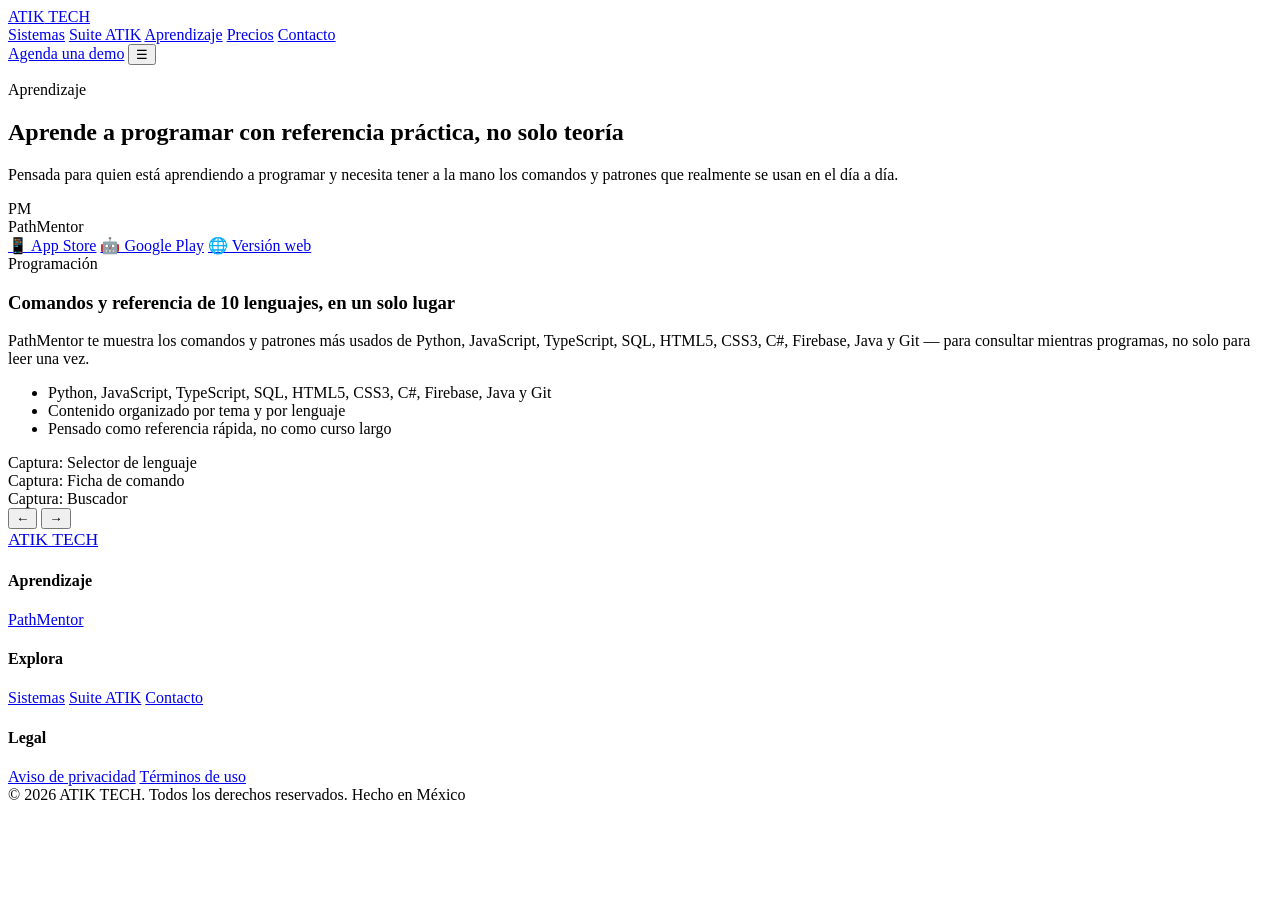
==== aprendizaje.html @ 5ef01ec6 "Subida de landins subida de suite, sistemas y aprendizaje" ====
<!DOCTYPE html>
<html lang="es">
<head>
<meta charset="UTF-8">
<meta name="viewport" content="width=device-width, initial-scale=1.0">
<title>Aprendizaje — ATIK TECH</title>
<meta name="description" content="PathMentor: aprende a programar con referencia práctica de Python, JavaScript, SQL, Git y más — de ATIK TECH.">
<meta property="og:title" content="Aprendizaje — ATIK TECH">
<meta property="og:description" content="PathMentor: aprende a programar con referencia práctica de varios lenguajes.">
<meta property="og:type" content="website">
<link rel="preconnect" href="https://fonts.googleapis.com">
<link rel="preconnect" href="https://fonts.gstatic.com" crossorigin>
<link href="https://fonts.googleapis.com/css2?family=Manrope:wght@500;700;800&family=Inter:wght@400;500;600&display=swap" rel="stylesheet">
<link rel="stylesheet" href="styles.css">
</head>
<body>

<header>
  <div class="nav wrap">
    <a href="index.html" class="logo">AT<span>IK</span> TECH</a>
    <nav class="nav-links" id="navLinks">
      <a href="sistemas.html">Sistemas</a>
      <a href="suite.html">Suite ATIK</a>
      <a href="aprendizaje.html" class="active">Aprendizaje</a>
      <a href="index.html#precios">Precios</a>
      <a href="index.html#contacto">Contacto</a>
    </nav>
    <a href="index.html#contacto" class="nav-cta">Agenda una demo</a>
    <button class="menu-toggle" id="menuToggle" aria-label="Abrir menú" aria-expanded="false">☰</button>
  </div>
</header>

<section class="cat-hero">
  <div class="wrap">
    <p class="eyebrow">Aprendizaje</p>
    <h1>Aprende a programar con referencia práctica, no solo teoría</h1>
    <p>Pensada para quien está aprendiendo a programar y necesita tener a la mano los comandos y patrones que realmente se usan en el día a día.</p>
  </div>
</section>

<section class="section">
  <div class="wrap">

    <div class="app-card" id="pathmentor">
      <div class="app-identity">
        <div class="app-logo">PM</div>
        <span class="app-name-label">PathMentor</span>
        <div class="app-downloads">
          <a href="#" class="btn-download">📱 App Store</a>
          <a href="#" class="btn-download">🤖 Google Play</a>
          <a href="#" class="btn-download">🌐 Versión web</a>
        </div>
      </div>
      <div class="app-body">
        <span class="app-tag">Programación</span>
        <h3>Comandos y referencia de 10 lenguajes, en un solo lugar</h3>
        <p class="desc">PathMentor te muestra los comandos y patrones más usados de Python, JavaScript, TypeScript, SQL, HTML5, CSS3, C#, Firebase, Java y Git — para consultar mientras programas, no solo para leer una vez.</p>
        <ul>
          <li>Python, JavaScript, TypeScript, SQL, HTML5, CSS3, C#, Firebase, Java y Git</li>
          <li>Contenido organizado por tema y por lenguaje</li>
          <li>Pensado como referencia rápida, no como curso largo</li>
        </ul>
        <div class="carousel">
          <div class="carousel-track">
            <div class="carousel-slide">Captura: Selector de lenguaje</div>
            <div class="carousel-slide">Captura: Ficha de comando</div>
            <div class="carousel-slide">Captura: Buscador</div>
          </div>
          <div class="carousel-arrows">
            <button class="carousel-prev" aria-label="Anterior">←</button>
            <button class="carousel-next" aria-label="Siguiente">→</button>
          </div>
        </div>
      </div>
    </div>

  </div>
</section>

<footer>
  <div class="wrap">
    <div class="footer-top">
      <div class="footer-col">
        <a href="index.html" class="logo" style="font-size:1.1rem;">AT<span>IK</span> TECH</a>
      </div>
      <div class="footer-col">
        <h4>Aprendizaje</h4>
        <a href="#pathmentor">PathMentor</a>
      </div>
      <div class="footer-col">
        <h4>Explora</h4>
        <a href="sistemas.html">Sistemas</a>
        <a href="suite.html">Suite ATIK</a>
        <a href="index.html#contacto">Contacto</a>
      </div>
      <div class="footer-col">
        <h4>Legal</h4>
        <a href="/privacidad">Aviso de privacidad</a>
        <a href="/terminos">Términos de uso</a>
      </div>
    </div>
    <div class="footer-bottom">
      <span>© 2026 ATIK TECH. Todos los derechos reservados.</span>
      <span>Hecho en México</span>
    </div>
  </div>
</footer>

<script src="site.js"></script>
</body>
</html>
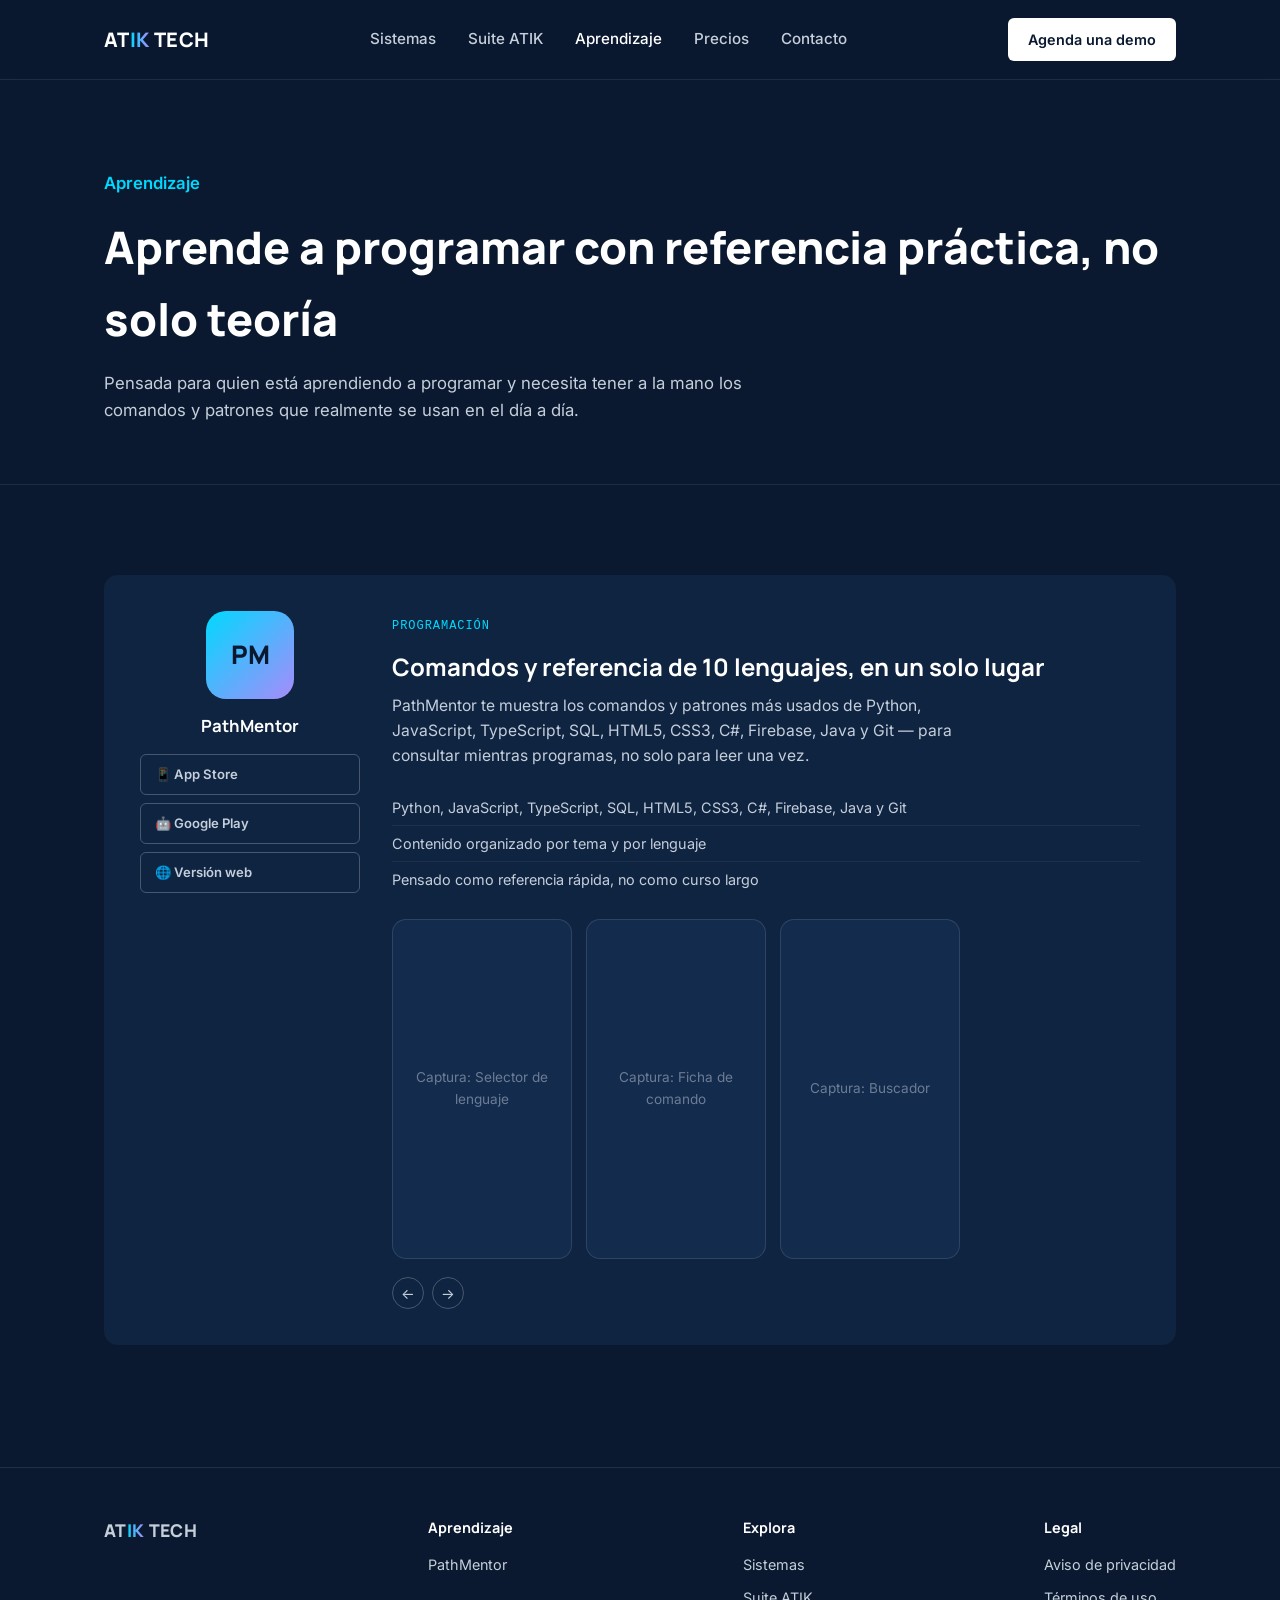
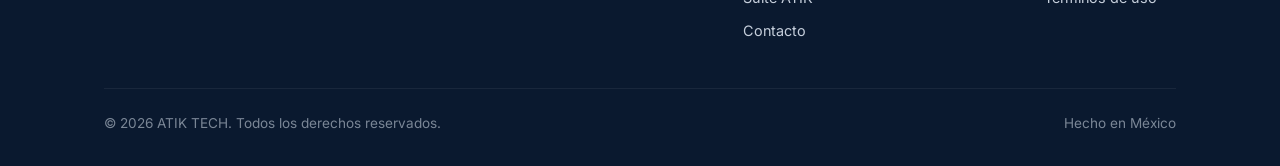
==== commit 3cc2c28e: "Update stylesheet and script paths in HTML Redirección de styles y site" ====
--- a/aprendizaje.html
+++ b/aprendizaje.html
@@ -11,7 +11,7 @@
 <link rel="preconnect" href="https://fonts.googleapis.com">
 <link rel="preconnect" href="https://fonts.gstatic.com" crossorigin>
 <link href="https://fonts.googleapis.com/css2?family=Manrope:wght@500;700;800&family=Inter:wght@400;500;600&display=swap" rel="stylesheet">
-<link rel="stylesheet" href="styles.css">
+<link rel="stylesheet" href="assets/styles.css">
 </head>
 <body>
 
@@ -106,6 +106,6 @@
   </div>
 </footer>
 
-<script src="site.js"></script>
+<script src="assets/site.js"></script>
 </body>
 </html>
--- a/assets/styles.css
+++ b/assets/styles.css
@@ -0,0 +1,260 @@
+:root{
+  --navy:#0A192F;
+  --navy-2:#0F2440;
+  --navy-3:#132B4D;
+  --cyan:#00D9FF;
+  --violet:#7C3AED;
+  --violet-2:#A78BFA;
+  --gray-on-dark:#C5CEDB;
+  --gray-on-light:#334155;
+  --white:#FFFFFF;
+  --max:1120px;
+}
+*{box-sizing:border-box;margin:0;padding:0;}
+html{scroll-behavior:smooth;}
+body{
+  background:var(--navy);
+  color:var(--gray-on-dark);
+  font-family:'Inter',sans-serif;
+  line-height:1.6;
+  -webkit-font-smoothing:antialiased;
+}
+h1,h2,h3,h4,.logo{font-family:'Manrope',sans-serif;color:var(--white);}
+a{color:inherit;text-decoration:none;}
+img,svg{max-width:100%;display:block;}
+.wrap{max-width:var(--max);margin:0 auto;padding:0 24px;}
+button{font-family:inherit;}
+
+/* Header */
+header{
+  position:sticky;top:0;z-index:50;
+  background:rgba(10,25,47,0.88);
+  backdrop-filter:blur(8px);
+  border-bottom:1px solid rgba(197,206,219,0.12);
+}
+.nav{display:flex;align-items:center;justify-content:space-between;padding:18px 24px;}
+.logo{font-weight:800;font-size:1.25rem;letter-spacing:0.02em;}
+.logo span{
+  background:linear-gradient(90deg,var(--cyan),var(--violet-2));
+  -webkit-background-clip:text;background-clip:text;color:transparent;
+}
+.nav-links{display:flex;gap:32px;font-size:0.95rem;font-weight:500;}
+.nav-links a{color:var(--gray-on-dark);transition:color .2s;}
+.nav-links a:hover,.nav-links a.active{color:var(--white);}
+.nav-cta{
+  background:var(--white);color:var(--navy);
+  padding:10px 20px;border-radius:6px;font-weight:600;font-size:0.9rem;
+  transition:opacity .2s;
+}
+.nav-cta:hover{opacity:0.85;}
+.menu-toggle{display:none;background:none;border:none;color:var(--white);font-size:1.6rem;cursor:pointer;}
+
+/* Hero (home) */
+.hero{padding:120px 24px 100px;position:relative;overflow:hidden;}
+.hero::before{
+  content:'';position:absolute;top:-200px;right:-200px;width:600px;height:600px;
+  background:radial-gradient(circle,rgba(0,217,255,0.10),transparent 70%);
+  pointer-events:none;
+}
+.hero::after{
+  content:'';position:absolute;bottom:-250px;left:-150px;width:500px;height:500px;
+  background:radial-gradient(circle,rgba(124,58,237,0.12),transparent 70%);
+  pointer-events:none;
+}
+.hero-inner{max-width:720px;position:relative;}
+.eyebrow{color:var(--cyan);font-weight:600;font-size:0.95rem;margin-bottom:18px;}
+.hero h1{font-size:clamp(2.2rem,5vw,3.4rem);font-weight:800;line-height:1.15;margin-bottom:22px;}
+.hero p.lead{font-size:1.15rem;color:var(--gray-on-dark);max-width:560px;margin-bottom:36px;}
+.hero-actions{display:flex;gap:16px;flex-wrap:wrap;}
+.trust-note{margin-top:28px;font-size:0.85rem;color:var(--gray-on-dark);display:flex;align-items:center;gap:8px;}
+
+/* Category hero (subpages) */
+.cat-hero{padding:90px 24px 60px;border-bottom:1px solid rgba(197,206,219,0.1);}
+.cat-hero .eyebrow{margin-bottom:14px;}
+.cat-hero h1{font-size:clamp(2rem,4.5vw,2.8rem);font-weight:800;margin-bottom:16px;}
+.cat-hero p{max-width:640px;font-size:1.05rem;}
+
+/* Buttons */
+.btn-primary{
+  background:linear-gradient(90deg,var(--cyan),var(--violet-2));
+  color:var(--navy);font-weight:700;padding:14px 28px;border-radius:6px;
+  font-size:0.98rem;transition:transform .2s;display:inline-block;border:none;cursor:pointer;
+}
+.btn-primary:hover{transform:translateY(-2px);}
+.btn-secondary{
+  border:1px solid rgba(197,206,219,0.4);color:var(--white);
+  padding:14px 28px;border-radius:6px;font-weight:600;font-size:0.98rem;
+  transition:border-color .2s,background .2s;display:inline-block;
+}
+.btn-secondary:hover{border-color:var(--white);background:rgba(255,255,255,0.04);}
+.btn-download{
+  display:flex;align-items:center;gap:8px;border:1px solid rgba(197,206,219,0.3);
+  padding:9px 14px;border-radius:6px;font-size:0.82rem;font-weight:600;color:var(--gray-on-dark);
+  transition:border-color .2s,color .2s;white-space:nowrap;
+}
+.btn-download:hover{border-color:var(--cyan);color:var(--white);}
+
+/* Section heading pattern */
+.section{padding:90px 24px;}
+.section-head{max-width:600px;margin-bottom:56px;}
+.section-head h2{font-size:clamp(1.6rem,3.5vw,2.2rem);font-weight:800;margin-bottom:14px;}
+.section-head p{color:var(--gray-on-dark);font-size:1.05rem;}
+.section-head.center{max-width:640px;margin-left:auto;margin-right:auto;text-align:center;}
+
+/* Category overview cards (home) */
+.cat-grid{display:grid;grid-template-columns:repeat(3,1fr);gap:24px;}
+.cat-card{
+  background:var(--navy-2);border-radius:12px;padding:36px 28px;
+  border-top:3px solid var(--cyan);transition:transform .2s;
+}
+.cat-card:hover{transform:translateY(-4px);}
+.cat-card:nth-child(2){border-top-color:var(--violet);}
+.cat-card:nth-child(3){border-top-color:var(--gray-on-dark);}
+.cat-card h3{font-size:1.3rem;margin-bottom:12px;}
+.cat-card p{font-size:0.95rem;margin-bottom:20px;}
+.cat-card .apps-preview{font-size:0.82rem;color:rgba(197,206,219,0.7);margin-bottom:20px;}
+.cat-card .cat-link{font-weight:600;font-size:0.92rem;color:var(--cyan);}
+
+/* App card (category pages) */
+.app-card{
+  display:grid;grid-template-columns:220px 1fr;gap:32px;
+  background:var(--navy-2);border-radius:14px;padding:36px;
+  margin-bottom:32px;align-items:start;
+}
+.app-identity{display:flex;flex-direction:column;align-items:center;text-align:center;gap:14px;}
+.app-logo{
+  width:88px;height:88px;border-radius:20px;
+  background:linear-gradient(135deg,var(--cyan),var(--violet-2));
+  display:flex;align-items:center;justify-content:center;
+  font-family:'Manrope',sans-serif;font-weight:800;font-size:1.6rem;color:var(--navy);
+}
+.app-name-label{font-family:'Manrope',sans-serif;font-weight:700;font-size:1.05rem;color:var(--white);}
+.app-downloads{display:flex;flex-direction:column;gap:8px;width:100%;}
+.app-body h3{font-size:1.5rem;margin-bottom:6px;}
+.app-tag{font-family:'IBM Plex Mono',monospace,'Inter',sans-serif;font-size:0.75rem;text-transform:uppercase;letter-spacing:0.08em;color:var(--cyan);margin-bottom:12px;display:inline-block;}
+.app-body p.desc{font-size:0.98rem;margin-bottom:22px;max-width:60ch;}
+.app-body ul{list-style:none;margin-bottom:22px;}
+.app-body li{padding:6px 0;font-size:0.9rem;border-bottom:1px solid rgba(197,206,219,0.08);}
+.app-body li:last-child{border-bottom:none;}
+
+/* Carousel */
+.carousel{position:relative;}
+.carousel-track{
+  display:flex;gap:14px;overflow-x:auto;scroll-snap-type:x mandatory;
+  padding-bottom:8px;scrollbar-width:thin;
+}
+.carousel-track::-webkit-scrollbar{height:6px;}
+.carousel-track::-webkit-scrollbar-thumb{background:rgba(197,206,219,0.25);border-radius:4px;}
+.carousel-slide{
+  flex:0 0 auto;width:180px;height:340px;border-radius:14px;scroll-snap-align:start;
+  background:var(--navy-3);border:1px solid rgba(197,206,219,0.15);
+  display:flex;align-items:center;justify-content:center;
+  color:rgba(197,206,219,0.5);font-size:0.85rem;text-align:center;padding:12px;
+}
+.carousel-arrows{display:flex;gap:8px;margin-top:10px;}
+.carousel-arrows button{
+  width:32px;height:32px;border-radius:50%;border:1px solid rgba(197,206,219,0.3);
+  background:transparent;color:var(--gray-on-dark);cursor:pointer;font-size:0.9rem;
+  transition:border-color .2s,color .2s;
+}
+.carousel-arrows button:hover{border-color:var(--cyan);color:var(--white);}
+
+/* Cómo funciona */
+.steps{display:grid;grid-template-columns:repeat(3,1fr);gap:32px;counter-reset:step;}
+.step{position:relative;padding-top:12px;}
+.step::before{
+  counter-increment:step;content:counter(step);
+  font-family:'Manrope',sans-serif;font-weight:800;font-size:2.2rem;
+  background:linear-gradient(90deg,var(--cyan),var(--violet-2));
+  -webkit-background-clip:text;background-clip:text;color:transparent;
+  display:block;margin-bottom:12px;
+}
+.step h3{font-size:1.1rem;margin-bottom:8px;}
+.step p{font-size:0.92rem;}
+
+/* Valores */
+.values{background:var(--navy-2);}
+.values-grid{display:grid;grid-template-columns:repeat(3,1fr);gap:32px;}
+.value h3{font-size:1.15rem;margin-bottom:10px;}
+.value p{font-size:0.95rem;}
+
+/* Precios */
+.pricing-note{
+  border:1px dashed rgba(197,206,219,0.3);border-radius:12px;
+  padding:48px 32px;text-align:center;max-width:640px;margin:0 auto;
+}
+.pricing-note h3{font-size:1.3rem;margin-bottom:12px;}
+.pricing-note p{margin-bottom:24px;}
+
+/* Prueba social */
+.proof-note{
+  border:1px dashed rgba(197,206,219,0.3);border-radius:12px;
+  padding:48px 32px;text-align:center;font-size:0.98rem;
+}
+
+/* FAQ */
+.faq-item{border-bottom:1px solid rgba(197,206,219,0.12);padding:22px 0;}
+.faq-item summary{cursor:pointer;font-weight:600;color:var(--white);font-size:1rem;list-style:none;display:flex;justify-content:space-between;align-items:center;}
+.faq-item summary::-webkit-details-marker{display:none;}
+.faq-item summary::after{content:'+';font-size:1.4rem;color:var(--cyan);}
+.faq-item[open] summary::after{content:'–';}
+.faq-item p{margin-top:14px;font-size:0.95rem;}
+
+/* Contacto */
+.contact-grid{display:grid;grid-template-columns:1fr 1fr;gap:56px;align-items:start;}
+.contact-info h3{font-size:1.1rem;margin-bottom:10px;}
+.contact-info p{font-size:0.95rem;margin-bottom:28px;}
+.contact-row{display:flex;align-items:center;gap:12px;margin-bottom:16px;font-size:0.95rem;}
+.social-row{display:flex;gap:14px;margin-top:6px;}
+.social-row a{
+  width:38px;height:38px;border-radius:50%;border:1px solid rgba(197,206,219,0.3);
+  display:flex;align-items:center;justify-content:center;font-size:0.85rem;
+  transition:border-color .2s,color .2s;
+}
+.social-row a:hover{border-color:var(--cyan);color:var(--cyan);}
+form{display:flex;flex-direction:column;gap:16px;}
+label{font-size:0.85rem;color:var(--gray-on-dark);margin-bottom:6px;display:block;}
+input,textarea{
+  width:100%;background:var(--navy-3);border:1px solid rgba(197,206,219,0.25);
+  border-radius:6px;padding:12px 14px;color:var(--white);font-family:'Inter',sans-serif;
+  font-size:0.95rem;
+}
+input:focus,textarea:focus{outline:2px solid var(--cyan);outline-offset:1px;border-color:transparent;}
+textarea{resize:vertical;min-height:120px;}
+.btn-submit{
+  align-self:flex-start;background:linear-gradient(90deg,var(--cyan),var(--violet-2));
+  color:var(--navy);font-weight:700;padding:13px 30px;border:none;border-radius:6px;
+  font-size:0.95rem;cursor:pointer;font-family:'Inter',sans-serif;
+}
+
+/* Footer */
+footer{border-top:1px solid rgba(197,206,219,0.12);padding:48px 24px 32px;}
+.footer-top{display:flex;justify-content:space-between;flex-wrap:wrap;gap:32px;margin-bottom:36px;}
+.footer-col h4{font-size:0.9rem;color:var(--white);margin-bottom:14px;}
+.footer-col a{display:block;font-size:0.9rem;color:var(--gray-on-dark);margin-bottom:10px;}
+.footer-bottom{
+  display:flex;justify-content:space-between;flex-wrap:wrap;gap:12px;
+  font-size:0.85rem;color:rgba(197,206,219,0.6);
+  padding-top:24px;border-top:1px solid rgba(197,206,219,0.08);
+}
+
+/* Mobile */
+@media(max-width:820px){
+  .cat-grid,.values-grid,.contact-grid,.steps{grid-template-columns:1fr;}
+  .app-card{grid-template-columns:1fr;}
+  .app-identity{flex-direction:row;justify-content:flex-start;text-align:left;}
+  .app-downloads{flex-direction:row;flex-wrap:wrap;}
+  .nav-links{
+    position:fixed;top:64px;left:0;right:0;background:var(--navy);
+    flex-direction:column;padding:24px;gap:20px;
+    transform:translateY(-150%);transition:transform .25s ease;
+    border-bottom:1px solid rgba(197,206,219,0.12);
+  }
+  .nav-links.open{transform:translateY(0);}
+  .nav-cta{display:none;}
+  .menu-toggle{display:block;}
+}
+@media(prefers-reduced-motion:reduce){
+  html{scroll-behavior:auto;}
+  *{transition:none !important;}
+}
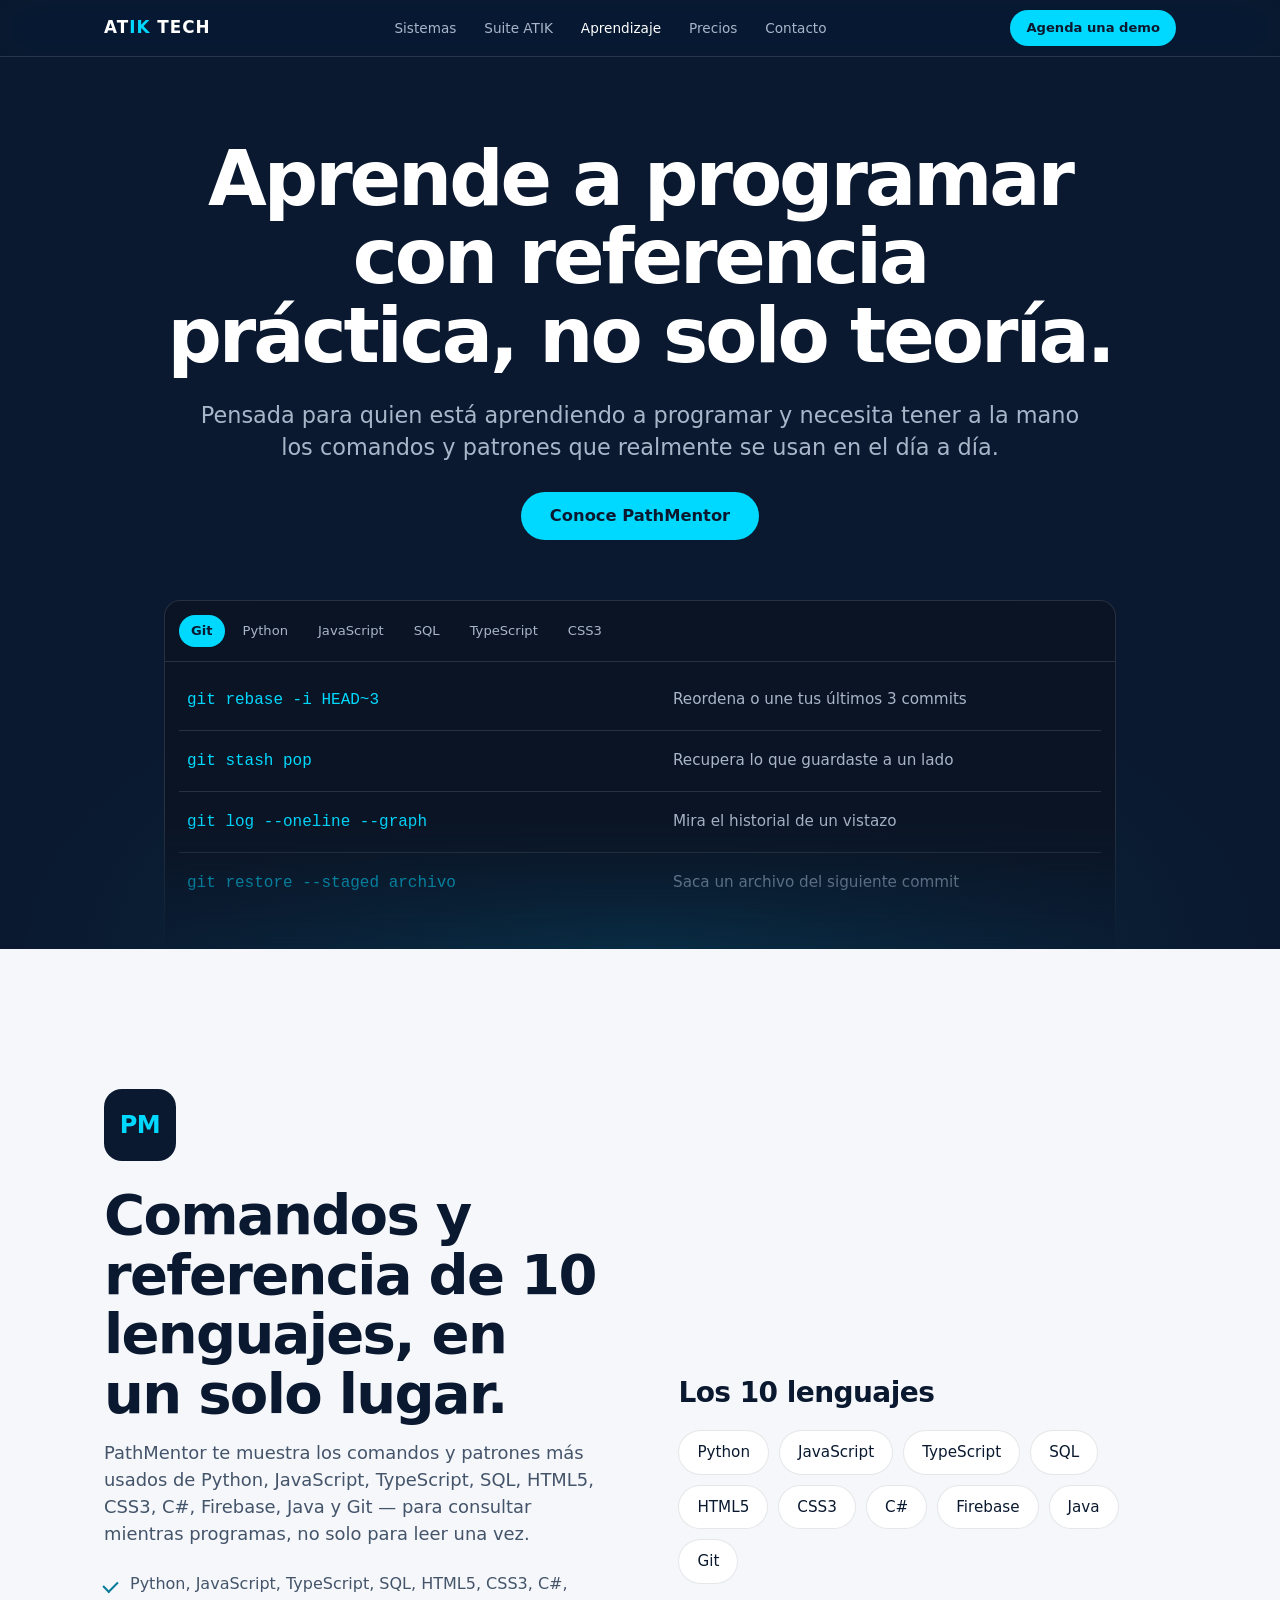
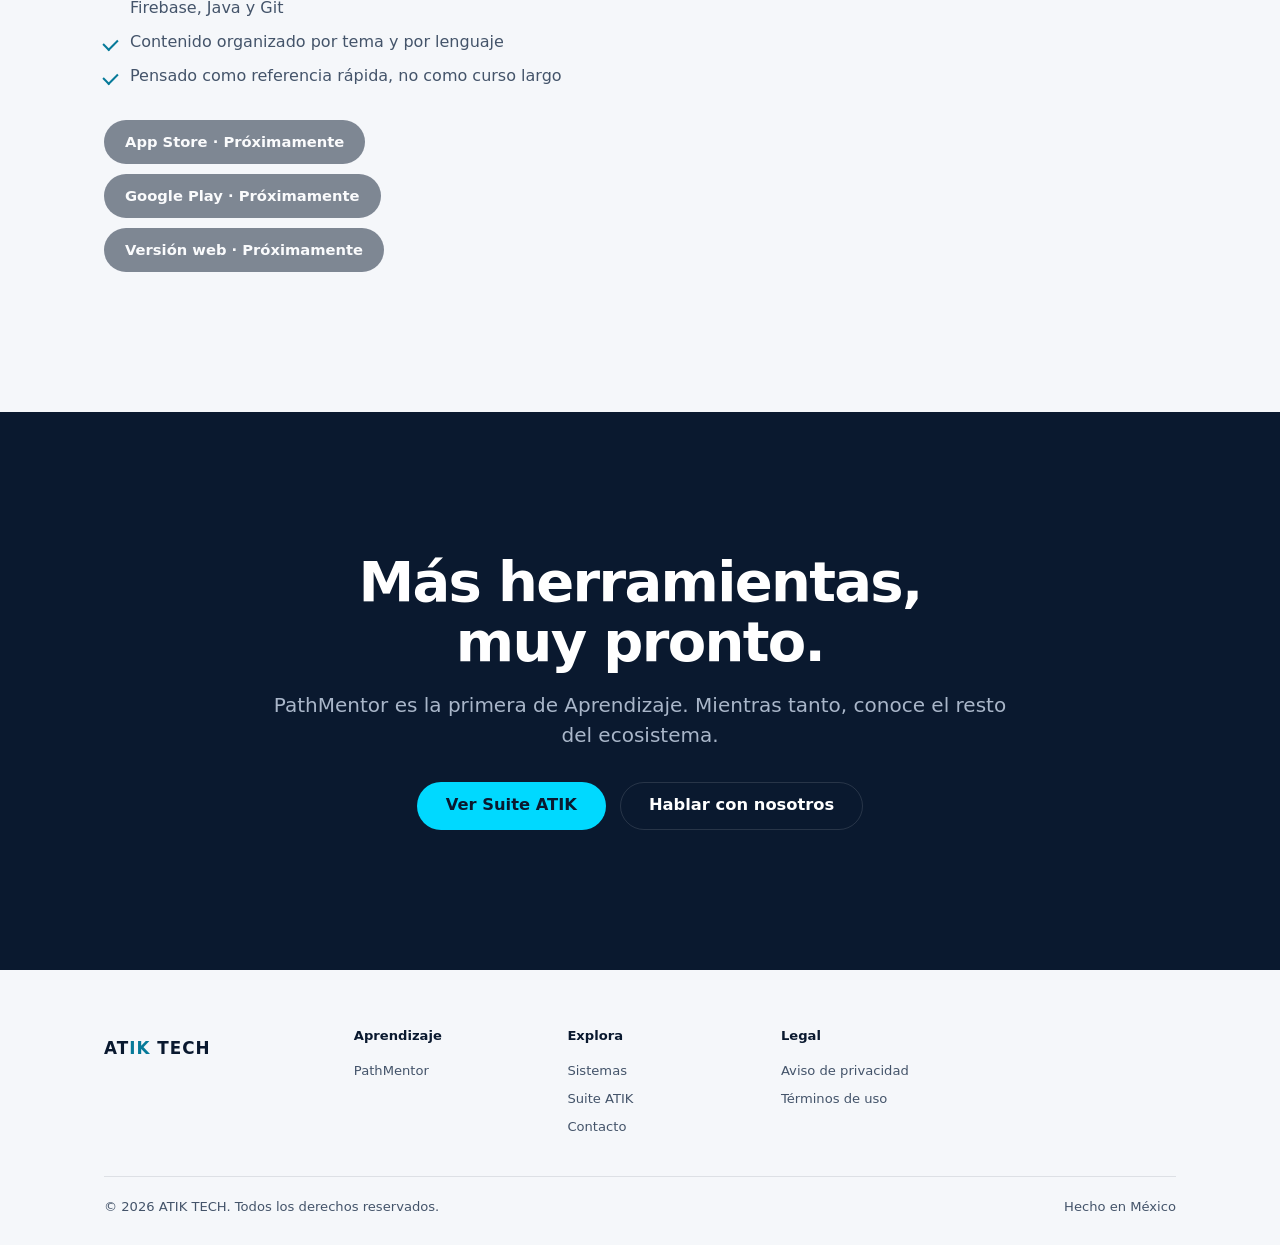
==== commit a2f8d063: "Rediseño estilo Apple: home y landing de Aprendizaje Sistema de diseño compartido (assets/atik.css):" ====
--- a/aprendizaje.html
+++ b/aprendizaje.html
@@ -3,25 +3,25 @@
 <head>
 <meta charset="UTF-8">
 <meta name="viewport" content="width=device-width, initial-scale=1.0">
+<meta name="theme-color" content="#0A192F">
 <title>Aprendizaje — ATIK TECH</title>
 <meta name="description" content="PathMentor: aprende a programar con referencia práctica de Python, JavaScript, SQL, Git y más — de ATIK TECH.">
 <meta property="og:title" content="Aprendizaje — ATIK TECH">
 <meta property="og:description" content="PathMentor: aprende a programar con referencia práctica de varios lenguajes.">
 <meta property="og:type" content="website">
-<link rel="preconnect" href="https://fonts.googleapis.com">
-<link rel="preconnect" href="https://fonts.gstatic.com" crossorigin>
-<link href="https://fonts.googleapis.com/css2?family=Manrope:wght@500;700;800&family=Inter:wght@400;500;600&display=swap" rel="stylesheet">
-<link rel="stylesheet" href="assets/styles.css">
+<link rel="stylesheet" href="assets/atik.css">
+<script>document.documentElement.classList.add('js')</script>
 </head>
 <body>
+<a class="skip" href="#contenido">Saltar al contenido</a>
 
 <header>
   <div class="nav wrap">
-    <a href="index.html" class="logo">AT<span>IK</span> TECH</a>
-    <nav class="nav-links" id="navLinks">
+    <a href="index.html" class="logo" aria-label="ATIK TECH, inicio">AT<b>IK</b> TECH</a>
+    <nav class="nav-links" id="navLinks" aria-label="Principal">
       <a href="sistemas.html">Sistemas</a>
       <a href="suite.html">Suite ATIK</a>
-      <a href="aprendizaje.html" class="active">Aprendizaje</a>
+      <a href="aprendizaje.html" aria-current="page">Aprendizaje</a>
       <a href="index.html#precios">Precios</a>
       <a href="index.html#contacto">Contacto</a>
     </nav>
@@ -30,76 +30,100 @@
   </div>
 </header>
 
-<section class="cat-hero">
+<main id="contenido">
+
+<section class="hero">
   <div class="wrap">
-    <p class="eyebrow">Aprendizaje</p>
-    <h1>Aprende a programar con referencia práctica, no solo teoría</h1>
-    <p>Pensada para quien está aprendiendo a programar y necesita tener a la mano los comandos y patrones que realmente se usan en el día a día.</p>
+    <h1>Aprende a programar con referencia práctica, no solo teoría.</h1>
+    <p class="lead">Pensada para quien está aprendiendo a programar y necesita tener a la mano los comandos y patrones que realmente se usan en el día a día.</p>
+    <div class="actions">
+      <a href="#pathmentor" class="btn btn-primary">Conoce PathMentor</a>
+    </div>
+  </div>
+  <div class="stage" aria-hidden="true">
+    <!-- Ilustración en CSS del tipo de contenido (no es una captura de la app).
+         Sustituir por capturas reales de PathMentor cuando existan. -->
+    <div class="ref">
+      <div class="ref-tabs">
+        <span class="on">Git</span><span>Python</span><span>JavaScript</span><span>SQL</span><span>TypeScript</span><span>CSS3</span>
+      </div>
+      <div class="ref-body">
+        <div class="ref-row"><code>git rebase -i HEAD~3</code><span>Reordena o une tus últimos 3 commits</span></div>
+        <div class="ref-row"><code>git stash pop</code><span>Recupera lo que guardaste a un lado</span></div>
+        <div class="ref-row"><code>git log --oneline --graph</code><span>Mira el historial de un vistazo</span></div>
+        <div class="ref-row"><code>git restore --staged archivo</code><span>Saca un archivo del siguiente commit</span></div>
+      </div>
+    </div>
   </div>
 </section>
 
-<section class="section">
+<section class="s s-light" id="pathmentor">
   <div class="wrap">
-
-    <div class="app-card" id="pathmentor">
-      <div class="app-identity">
-        <div class="app-logo">PM</div>
-        <span class="app-name-label">PathMentor</span>
-        <div class="app-downloads">
-          <a href="#" class="btn-download">📱 App Store</a>
-          <a href="#" class="btn-download">🤖 Google Play</a>
-          <a href="#" class="btn-download">🌐 Versión web</a>
-        </div>
-      </div>
-      <div class="app-body">
-        <span class="app-tag">Programación</span>
-        <h3>Comandos y referencia de 10 lenguajes, en un solo lugar</h3>
-        <p class="desc">PathMentor te muestra los comandos y patrones más usados de Python, JavaScript, TypeScript, SQL, HTML5, CSS3, C#, Firebase, Java y Git — para consultar mientras programas, no solo para leer una vez.</p>
-        <ul>
+    <div class="app-split">
+      <div class="reveal">
+        <div class="app-mark" aria-hidden="true">PM</div>
+        <h2>Comandos y referencia de 10 lenguajes, en un solo lugar.</h2>
+        <p>PathMentor te muestra los comandos y patrones más usados de Python, JavaScript, TypeScript, SQL, HTML5, CSS3, C#, Firebase, Java y Git — para consultar mientras programas, no solo para leer una vez.</p>
+        <ul class="facts">
           <li>Python, JavaScript, TypeScript, SQL, HTML5, CSS3, C#, Firebase, Java y Git</li>
           <li>Contenido organizado por tema y por lenguaje</li>
           <li>Pensado como referencia rápida, no como curso largo</li>
         </ul>
-        <div class="carousel">
-          <div class="carousel-track">
-            <div class="carousel-slide">Captura: Selector de lenguaje</div>
-            <div class="carousel-slide">Captura: Ficha de comando</div>
-            <div class="carousel-slide">Captura: Buscador</div>
-          </div>
-          <div class="carousel-arrows">
-            <button class="carousel-prev" aria-label="Anterior">←</button>
-            <button class="carousel-next" aria-label="Siguiente">→</button>
-          </div>
+        <!-- Enlaces de descarga: aún no hay URLs publicadas. Quitar aria-disabled y poner href al publicarlas. -->
+        <div class="stores">
+          <a class="btn btn-dark" aria-disabled="true">App Store · Próximamente</a>
+          <a class="btn btn-dark" aria-disabled="true">Google Play · Próximamente</a>
+          <a class="btn btn-dark" aria-disabled="true">Versión web · Próximamente</a>
+        </div>
+      </div>
+      <div class="reveal">
+        <h3 style="margin-bottom:20px">Los 10 lenguajes</h3>
+        <div class="lang-grid">
+          <span class="chip">Python</span><span class="chip">JavaScript</span><span class="chip">TypeScript</span>
+          <span class="chip">SQL</span><span class="chip">HTML5</span><span class="chip">CSS3</span>
+          <span class="chip">C#</span><span class="chip">Firebase</span><span class="chip">Java</span><span class="chip">Git</span>
         </div>
       </div>
     </div>
-
   </div>
 </section>
 
+<section class="s s-dark">
+  <div class="wrap">
+    <div class="s-head center reveal" style="margin-bottom:0">
+      <h2>Más herramientas, muy pronto.</h2>
+      <p>PathMentor es la primera de Aprendizaje. Mientras tanto, conoce el resto del ecosistema.</p>
+      <div class="actions" style="margin-top:32px">
+        <a href="suite.html" class="btn btn-primary">Ver Suite ATIK</a>
+        <a href="index.html#contacto" class="btn btn-outline">Hablar con nosotros</a>
+      </div>
+    </div>
+  </div>
+</section>
+
+</main>
+
 <footer>
   <div class="wrap">
-    <div class="footer-top">
-      <div class="footer-col">
-        <a href="index.html" class="logo" style="font-size:1.1rem;">AT<span>IK</span> TECH</a>
-      </div>
-      <div class="footer-col">
+    <div class="foot-top">
+      <div><a href="index.html" class="logo" aria-label="ATIK TECH, inicio">AT<b>IK</b> TECH</a></div>
+      <div>
         <h4>Aprendizaje</h4>
         <a href="#pathmentor">PathMentor</a>
       </div>
-      <div class="footer-col">
+      <div>
         <h4>Explora</h4>
         <a href="sistemas.html">Sistemas</a>
         <a href="suite.html">Suite ATIK</a>
         <a href="index.html#contacto">Contacto</a>
       </div>
-      <div class="footer-col">
+      <div>
         <h4>Legal</h4>
         <a href="/privacidad">Aviso de privacidad</a>
         <a href="/terminos">Términos de uso</a>
       </div>
     </div>
-    <div class="footer-bottom">
+    <div class="foot-bottom">
       <span>© 2026 ATIK TECH. Todos los derechos reservados.</span>
       <span>Hecho en México</span>
     </div>
--- a/assets/atik.css
+++ b/assets/atik.css
@@ -0,0 +1,903 @@
+/* ATIK TECH — sistema de diseño compartido (home y landings).
+   Base navy + cian, tipografía del sistema, secciones que alternan oscuro/claro. */
+:root {
+  --navy: #0a192f;
+  --navy-2: #0f2440;
+  --navy-3: #16305a;
+  --cyan: #00d9ff;
+  --cyan-ink: #067a99; /* cian legible sobre fondos claros (AA) */
+  --violet: #7c3aed;
+  --paper: #f5f7fa;
+  --white: #fff;
+  --ink: #0a192f;
+  --ink-2: #44546a;
+  --mute: #a9b6c9;
+  --line-dark: rgba(255, 255, 255, 0.12);
+  --line-light: rgba(10, 25, 47, 0.1);
+  --font:
+    -apple-system, BlinkMacSystemFont, 'SF Pro Display', 'SF Pro Text',
+    'Segoe UI Variable Display', 'Segoe UI', Roboto, system-ui, sans-serif;
+  --mono: ui-monospace, 'SF Mono', 'Cascadia Code', Menlo, Consolas, monospace;
+  --max: 1120px;
+  --nav-h: 56px;
+}
+* {
+  box-sizing: border-box;
+  margin: 0;
+  padding: 0;
+}
+html {
+  scroll-behavior: smooth;
+  scroll-padding-top: var(--nav-h);
+  -webkit-text-size-adjust: 100%;
+}
+body {
+  background: var(--navy);
+  color: var(--mute);
+  font-family: var(--font);
+  line-height: 1.5;
+  -webkit-font-smoothing: antialiased;
+  text-rendering: optimizeLegibility;
+}
+a {
+  color: inherit;
+  text-decoration: none;
+}
+img,
+svg {
+  max-width: 100%;
+  display: block;
+}
+button {
+  font: inherit;
+}
+:focus-visible {
+  outline: 2px solid var(--cyan);
+  outline-offset: 3px;
+}
+.wrap {
+  max-width: var(--max);
+  margin: 0 auto;
+  padding: 0 24px;
+}
+.skip {
+  position: absolute;
+  left: -999px;
+}
+.skip:focus {
+  left: 12px;
+  top: 12px;
+  z-index: 100;
+  background: var(--white);
+  color: var(--ink);
+  padding: 8px 14px;
+  border-radius: 8px;
+}
+
+/* ---------- tipografía ---------- */
+h1,
+h2,
+h3,
+h4 {
+  font-family: var(--font);
+  font-weight: 700;
+  letter-spacing: -0.03em;
+  color: var(--white);
+}
+h1,
+h2,
+h3 {
+  text-wrap: balance;
+}
+h1 {
+  font-size: clamp(2.6rem, 6.6vw, 4.75rem);
+  line-height: 1.03;
+  letter-spacing: -0.04em;
+}
+h2 {
+  font-size: clamp(2rem, 4.8vw, 3.5rem);
+  line-height: 1.07;
+}
+h3 {
+  font-size: clamp(1.35rem, 2.4vw, 1.75rem);
+  line-height: 1.2;
+  letter-spacing: -0.02em;
+}
+.lead {
+  font-size: clamp(1.1rem, 2vw, 1.4rem);
+  line-height: 1.45;
+  max-width: 40em;
+}
+.center {
+  text-align: center;
+}
+.center .lead,
+.center > p {
+  margin-left: auto;
+  margin-right: auto;
+}
+
+/* ---------- secciones alternas ---------- */
+.s {
+  padding: clamp(72px, 11vw, 140px) 0;
+}
+.s-dark {
+  background: var(--navy);
+  color: var(--mute);
+}
+.s-light {
+  background: var(--paper);
+  color: var(--ink-2);
+}
+.s-light h1,
+.s-light h2,
+.s-light h3,
+.s-light h4 {
+  color: var(--ink);
+}
+.s-head {
+  max-width: 760px;
+  margin-bottom: clamp(40px, 6vw, 72px);
+}
+.s-head p {
+  margin-top: 18px;
+  font-size: clamp(1.05rem, 1.8vw, 1.25rem);
+  line-height: 1.5;
+}
+.s-head.center {
+  margin-left: auto;
+  margin-right: auto;
+}
+
+/* ---------- navegación ---------- */
+header {
+  position: sticky;
+  top: 0;
+  z-index: 50;
+  background: rgba(10, 25, 47, 0.72);
+  -webkit-backdrop-filter: saturate(180%) blur(20px);
+  backdrop-filter: saturate(180%) blur(20px);
+  border-bottom: 1px solid var(--line-dark);
+}
+.nav {
+  height: var(--nav-h);
+  display: flex;
+  align-items: center;
+  justify-content: space-between;
+  gap: 24px;
+}
+.logo {
+  display: inline-block;
+  padding: 10px 0;
+  font-weight: 700;
+  font-size: 1.05rem;
+  letter-spacing: 0.06em;
+  color: var(--white);
+}
+.logo b {
+  color: var(--cyan);
+  font-weight: 700;
+}
+.nav-links {
+  display: flex;
+  gap: 28px;
+  font-size: 0.85rem;
+}
+.nav-links a {
+  color: var(--mute);
+  transition: color 0.2s;
+}
+.nav-links a:hover,
+.nav-links a[aria-current] {
+  color: var(--white);
+}
+.nav-cta {
+  background: var(--cyan);
+  color: var(--navy);
+  font-size: 0.82rem;
+  font-weight: 600;
+  padding: 8px 16px;
+  border-radius: 999px;
+  white-space: nowrap;
+}
+.menu-toggle {
+  display: none;
+  background: none;
+  border: 0;
+  color: var(--white);
+  font-size: 1.5rem;
+  line-height: 1;
+  padding: 10px;
+  min-width: 44px;
+  min-height: 44px;
+  cursor: pointer;
+}
+
+/* ---------- botones ---------- */
+.btn {
+  display: inline-flex;
+  align-items: center;
+  justify-content: center;
+  min-height: 48px;
+  padding: 0 28px;
+  border-radius: 999px;
+  font-weight: 600;
+  font-size: 1.02rem;
+  border: 1px solid transparent;
+  cursor: pointer;
+  transition:
+    transform 0.2s,
+    background 0.2s,
+    opacity 0.2s;
+}
+.btn:hover {
+  transform: translateY(-1px);
+}
+.btn-primary {
+  background: var(--cyan);
+  color: var(--navy);
+}
+.btn-primary:hover {
+  background: #4de6ff;
+}
+.btn-dark {
+  background: var(--navy);
+  color: var(--white);
+}
+.btn-dark:hover {
+  background: var(--navy-3);
+}
+.btn-outline {
+  border-color: var(--line-dark);
+  color: var(--white);
+}
+.btn-outline:hover {
+  background: rgba(255, 255, 255, 0.06);
+}
+.btn[aria-disabled='true'] {
+  opacity: 0.5;
+  pointer-events: none;
+}
+.link-more {
+  display: inline-block;
+  padding: 10px 0;
+  font-weight: 600;
+  color: var(--cyan);
+}
+.link-more::after {
+  content: ' ›';
+}
+.s-light .link-more {
+  color: var(--cyan-ink);
+}
+.link-more:hover {
+  text-decoration: underline;
+}
+.actions {
+  display: flex;
+  flex-wrap: wrap;
+  gap: 14px;
+  justify-content: center;
+}
+
+/* ---------- hero ---------- */
+.hero {
+  padding-top: clamp(48px, 6.5vw, 88px);
+  text-align: center;
+  position: relative;
+  overflow: hidden;
+  background:
+    radial-gradient(
+      ellipse 70% 50% at 50% 100%,
+      rgba(0, 217, 255, 0.1),
+      transparent 70%
+    ),
+    var(--navy);
+}
+.hero h1 {
+  max-width: 14em;
+  margin: 0 auto;
+}
+.hero .lead {
+  margin: 24px auto 0;
+}
+.hero .actions {
+  margin-top: 28px;
+}
+.hero .trust {
+  margin-top: 22px;
+  font-size: 0.85rem;
+  color: var(--mute);
+}
+.stage {
+  position: relative;
+  margin: clamp(36px, 5vw, 60px) auto 0;
+  max-width: 1000px;
+  padding: 0 24px;
+  -webkit-mask-image: linear-gradient(#000 62%, transparent);
+  mask-image: linear-gradient(#000 62%, transparent);
+}
+.frame {
+  border-radius: 14px 14px 0 0;
+  background: #0b1424;
+  border: 1px solid var(--line-dark);
+  border-bottom: 0;
+  overflow: hidden;
+}
+.frame-bar {
+  display: flex;
+  gap: 7px;
+  padding: 12px 14px;
+  border-bottom: 1px solid var(--line-dark);
+}
+.frame-bar i {
+  width: 11px;
+  height: 11px;
+  border-radius: 50%;
+  background: #2b3a55;
+}
+.frame img {
+  width: calc(100% + 15px); /* recorta la barra de scroll de la captura */
+  max-width: none;
+  height: auto;
+}
+.phone {
+  position: absolute;
+  right: 6%;
+  bottom: -14%;
+  width: 24%;
+  min-width: 120px;
+  border-radius: 28px;
+  border: 5px solid #1b2a45;
+  background: #000;
+  overflow: hidden;
+  box-shadow:
+    0 30px 80px rgba(0, 0, 0, 0.5),
+    0 0 0 1px var(--line-dark);
+}
+.phone img {
+  width: 100%;
+  height: auto;
+}
+
+/* ---------- tarjetas / bento ---------- */
+.bento {
+  display: grid;
+  grid-template-columns: repeat(3, 1fr);
+  gap: 20px;
+}
+.card {
+  background: var(--white);
+  border: 1px solid var(--line-light);
+  border-radius: 28px;
+  padding: clamp(28px, 3.4vw, 44px);
+  display: flex;
+  flex-direction: column;
+  gap: 16px;
+  min-height: 380px;
+  transition:
+    transform 0.3s,
+    box-shadow 0.3s;
+}
+.card:hover {
+  transform: translateY(-4px);
+  box-shadow: 0 24px 48px rgba(10, 25, 47, 0.1);
+}
+.card p {
+  color: var(--ink-2);
+}
+.card .chips {
+  margin-top: auto;
+}
+.card.dark {
+  background: var(--navy);
+  border-color: var(--navy);
+}
+.card.dark h3 {
+  color: var(--white);
+}
+.card.dark p {
+  color: var(--mute);
+}
+.card.dark .link-more {
+  color: var(--cyan);
+}
+.chips {
+  display: flex;
+  flex-wrap: wrap;
+  gap: 8px;
+}
+.chip {
+  font-size: 0.8rem;
+  padding: 6px 12px;
+  border-radius: 999px;
+  background: rgba(10, 25, 47, 0.06);
+  color: var(--ink-2);
+}
+.card.dark .chip,
+.s-dark .chip {
+  background: rgba(255, 255, 255, 0.08);
+  color: var(--mute);
+}
+
+/* ---------- pasos y valores ---------- */
+.cols3 {
+  display: grid;
+  grid-template-columns: repeat(3, 1fr);
+  gap: clamp(28px, 4vw, 56px);
+}
+.step .num {
+  font-size: clamp(3.5rem, 7vw, 5.5rem);
+  font-weight: 700;
+  letter-spacing: -0.05em;
+  line-height: 1;
+  color: var(--cyan);
+  margin-bottom: 16px;
+}
+.step p {
+  margin-top: 10px;
+  font-size: 1.05rem;
+}
+.value {
+  border-top: 1px solid var(--line-light);
+  padding-top: 28px;
+}
+.value h3 {
+  font-size: clamp(1.8rem, 3.4vw, 2.6rem);
+  letter-spacing: -0.035em;
+  margin-bottom: 12px;
+}
+.value p {
+  font-size: 1.05rem;
+}
+
+/* ---------- servicio y precios ---------- */
+.checks {
+  list-style: none;
+  display: grid;
+  grid-template-columns: repeat(2, 1fr);
+  gap: 12px 40px;
+  max-width: 860px;
+  margin: 0 auto 56px;
+}
+.checks li {
+  position: relative;
+  padding-left: 28px;
+  font-size: 1.02rem;
+}
+.checks li::before {
+  content: '';
+  position: absolute;
+  left: 2px;
+  top: 0.45em;
+  width: 7px;
+  height: 12px;
+  border: solid var(--cyan);
+  border-width: 0 2px 2px 0;
+  transform: rotate(45deg);
+}
+.tiers {
+  display: grid;
+  grid-template-columns: repeat(3, 1fr);
+  gap: 20px;
+  align-items: stretch;
+}
+.tier {
+  position: relative;
+  background: var(--navy-2);
+  border: 1px solid var(--line-dark);
+  border-radius: 28px;
+  padding: 36px 32px;
+  display: flex;
+  flex-direction: column;
+  gap: 14px;
+}
+.tier.featured {
+  border-color: var(--cyan);
+  background: linear-gradient(180deg, #11294a, var(--navy-2));
+}
+.tier-badge {
+  position: absolute;
+  top: -13px;
+  left: 32px;
+  background: var(--cyan);
+  color: var(--navy);
+  font-size: 0.75rem;
+  font-weight: 700;
+  padding: 5px 12px;
+  border-radius: 999px;
+}
+.price {
+  font-size: 2.2rem;
+  font-weight: 700;
+  letter-spacing: -0.03em;
+  color: var(--white);
+}
+.price small {
+  font-size: 0.9rem;
+  font-weight: 500;
+  color: var(--mute);
+}
+.tier ul {
+  list-style: none;
+  margin-top: auto;
+  padding-top: 18px;
+  border-top: 1px solid var(--line-dark);
+  display: grid;
+  gap: 8px;
+  font-size: 0.95rem;
+}
+.tier li::before {
+  content: '— ';
+  color: var(--cyan);
+}
+.service-cta {
+  margin-top: 56px;
+  text-align: center;
+}
+.service-cta p {
+  margin-top: 14px;
+  font-size: 0.95rem;
+}
+.waitlist {
+  max-width: 760px;
+  margin: 0 auto;
+  background: var(--white);
+  border: 1px solid var(--line-light);
+  border-radius: 32px;
+  padding: clamp(36px, 6vw, 72px);
+  text-align: center;
+}
+.waitlist p {
+  margin: 16px auto 32px;
+  max-width: 34em;
+  font-size: 1.1rem;
+}
+.note {
+  margin-top: 28px;
+  text-align: center;
+  font-size: 0.92rem;
+  color: var(--ink-2);
+}
+
+/* ---------- FAQ ---------- */
+.faq {
+  max-width: 820px;
+  margin: 0 auto;
+}
+.faq details {
+  border-bottom: 1px solid var(--line-light);
+}
+.faq summary {
+  list-style: none;
+  cursor: pointer;
+  display: flex;
+  justify-content: space-between;
+  align-items: center;
+  gap: 24px;
+  padding: 24px 0;
+  font-size: clamp(1.1rem, 2vw, 1.35rem);
+  font-weight: 600;
+  letter-spacing: -0.015em;
+  color: var(--ink);
+}
+.faq summary::-webkit-details-marker {
+  display: none;
+}
+.faq summary::after {
+  content: '+';
+  font-size: 1.8rem;
+  font-weight: 300;
+  color: var(--cyan-ink);
+  transition: transform 0.25s;
+}
+.faq details[open] summary::after {
+  transform: rotate(45deg);
+}
+.faq details p {
+  padding: 0 0 24px;
+  font-size: 1.05rem;
+  max-width: 44em;
+}
+
+/* ---------- contacto ---------- */
+.contact {
+  display: grid;
+  grid-template-columns: 1fr 1.2fr;
+  gap: clamp(32px, 6vw, 80px);
+  align-items: start;
+}
+.contact h3 {
+  font-size: 1.1rem;
+  margin: 0 0 12px;
+}
+.contact-row {
+  margin-bottom: 8px;
+}
+.contact-row a {
+  display: inline-block;
+  padding: 10px 0;
+  color: var(--cyan);
+}
+form {
+  display: grid;
+  gap: 18px;
+}
+label {
+  display: block;
+  font-size: 0.85rem;
+  margin-bottom: 8px;
+  color: var(--mute);
+}
+input,
+textarea {
+  width: 100%;
+  font: inherit;
+  font-size: 1rem;
+  color: var(--white);
+  background: var(--navy-2);
+  border: 1px solid var(--line-dark);
+  border-radius: 14px;
+  padding: 14px 16px;
+  min-height: 48px;
+}
+textarea {
+  min-height: 140px;
+  resize: vertical;
+}
+input:focus,
+textarea:focus {
+  outline: 2px solid var(--cyan);
+  outline-offset: 0;
+  border-color: transparent;
+}
+.form-note {
+  font-size: 0.85rem;
+  color: var(--mute);
+}
+
+/* ---------- landing: referencia de comandos (Aprendizaje) ---------- */
+.ref {
+  background: #0b1424;
+  border: 1px solid var(--line-dark);
+  border-radius: 16px 16px 0 0;
+  border-bottom: 0;
+  overflow: hidden;
+  text-align: left;
+}
+.ref-tabs {
+  display: flex;
+  gap: 6px;
+  padding: 14px;
+  overflow-x: auto;
+  border-bottom: 1px solid var(--line-dark);
+}
+.ref-tabs span {
+  font-size: 0.82rem;
+  padding: 6px 12px;
+  border-radius: 999px;
+  white-space: nowrap;
+  color: var(--mute);
+}
+.ref-tabs span.on {
+  background: var(--cyan);
+  color: var(--navy);
+  font-weight: 600;
+}
+.ref-body {
+  padding: 8px 14px 36px;
+  display: grid;
+}
+.ref-row {
+  display: grid;
+  grid-template-columns: minmax(0, 1.1fr) minmax(0, 1fr);
+  gap: 24px;
+  padding: 18px 8px;
+  border-bottom: 1px solid var(--line-dark);
+  align-items: baseline;
+}
+.ref-row:last-child {
+  border-bottom: 0;
+}
+.ref-row code {
+  font-family: var(--mono);
+  font-size: clamp(0.82rem, 1.6vw, 1rem);
+  color: var(--cyan);
+  overflow-wrap: anywhere;
+}
+.ref-row span {
+  font-size: 0.95rem;
+  color: var(--mute);
+}
+.app-split {
+  display: grid;
+  grid-template-columns: 1fr 1fr;
+  gap: clamp(32px, 6vw, 88px);
+  align-items: center;
+}
+.app-mark {
+  width: 72px;
+  height: 72px;
+  border-radius: 18px;
+  background: var(--navy);
+  color: var(--cyan);
+  display: grid;
+  place-items: center;
+  font-weight: 800;
+  font-size: 1.5rem;
+  letter-spacing: -0.02em;
+  margin-bottom: 24px;
+}
+.app-split p {
+  margin-top: 16px;
+  font-size: 1.12rem;
+}
+.facts {
+  list-style: none;
+  margin-top: 24px;
+  display: grid;
+  gap: 10px;
+}
+.facts li {
+  padding-left: 26px;
+  position: relative;
+}
+.facts li::before {
+  content: '';
+  position: absolute;
+  left: 2px;
+  top: 0.4em;
+  width: 7px;
+  height: 12px;
+  border: solid var(--cyan-ink);
+  border-width: 0 2px 2px 0;
+  transform: rotate(45deg);
+}
+.lang-grid {
+  display: flex;
+  flex-wrap: wrap;
+  gap: 10px;
+}
+.lang-grid .chip {
+  font-size: 0.95rem;
+  padding: 10px 18px;
+  background: var(--white);
+  border: 1px solid var(--line-light);
+  color: var(--ink);
+  font-weight: 500;
+}
+.stores {
+  display: flex;
+  flex-wrap: wrap;
+  gap: 10px;
+  margin-top: 32px;
+}
+.stores .btn {
+  min-height: 44px;
+  padding: 0 20px;
+  font-size: 0.92rem;
+}
+
+/* ---------- pie ---------- */
+footer {
+  background: var(--paper);
+  color: var(--ink-2);
+  font-size: 0.82rem;
+  padding: 56px 0 28px;
+}
+.foot-top {
+  display: grid;
+  grid-template-columns: 1.2fr repeat(4, 1fr);
+  gap: 32px;
+  padding-bottom: 36px;
+  border-bottom: 1px solid var(--line-light);
+}
+footer .logo {
+  color: var(--ink);
+}
+footer .logo b {
+  color: var(--cyan-ink);
+}
+footer h4 {
+  font-size: 0.82rem;
+  letter-spacing: 0;
+  margin-bottom: 12px;
+  color: var(--ink);
+}
+footer a {
+  display: block;
+  padding: 4px 0;
+}
+footer a:hover {
+  color: var(--ink);
+  text-decoration: underline;
+}
+.foot-bottom {
+  display: flex;
+  flex-wrap: wrap;
+  justify-content: space-between;
+  gap: 8px;
+  padding-top: 20px;
+}
+
+/* ---------- aparición al hacer scroll ---------- */
+.js .reveal {
+  opacity: 0;
+  transform: translateY(24px);
+  transition:
+    opacity 0.7s ease,
+    transform 0.7s ease;
+}
+.js .reveal.in {
+  opacity: 1;
+  transform: none;
+}
+@media (prefers-reduced-motion: reduce) {
+  html {
+    scroll-behavior: auto;
+  }
+  .js .reveal {
+    opacity: 1;
+    transform: none;
+    transition: none;
+  }
+  .btn,
+  .card {
+    transition: none;
+  }
+}
+
+/* ---------- responsivo ---------- */
+@media (max-width: 900px) {
+  .bento,
+  .cols3,
+  .tiers,
+  .contact,
+  .app-split {
+    grid-template-columns: 1fr;
+  }
+  .card {
+    min-height: 0;
+  }
+  .checks {
+    grid-template-columns: 1fr;
+  }
+  .foot-top {
+    grid-template-columns: 1fr 1fr;
+  }
+  .nav-links {
+    position: absolute;
+    top: var(--nav-h);
+    left: 0;
+    right: 0;
+    flex-direction: column;
+    gap: 0;
+    background: rgba(10, 25, 47, 0.97);
+    border-bottom: 1px solid var(--line-dark);
+    padding: 8px 24px 16px;
+    display: none;
+  }
+  .nav-links.open {
+    display: flex;
+  }
+  .nav-links a {
+    padding: 14px 0;
+    font-size: 1rem;
+    border-bottom: 1px solid var(--line-dark);
+  }
+  .menu-toggle {
+    display: block;
+    margin-left: auto;
+  }
+  .nav-cta {
+    display: none;
+  }
+  .phone {
+    bottom: -8%;
+    width: 30%;
+  }
+  .ref-row {
+    grid-template-columns: 1fr;
+    gap: 4px;
+  }
+}
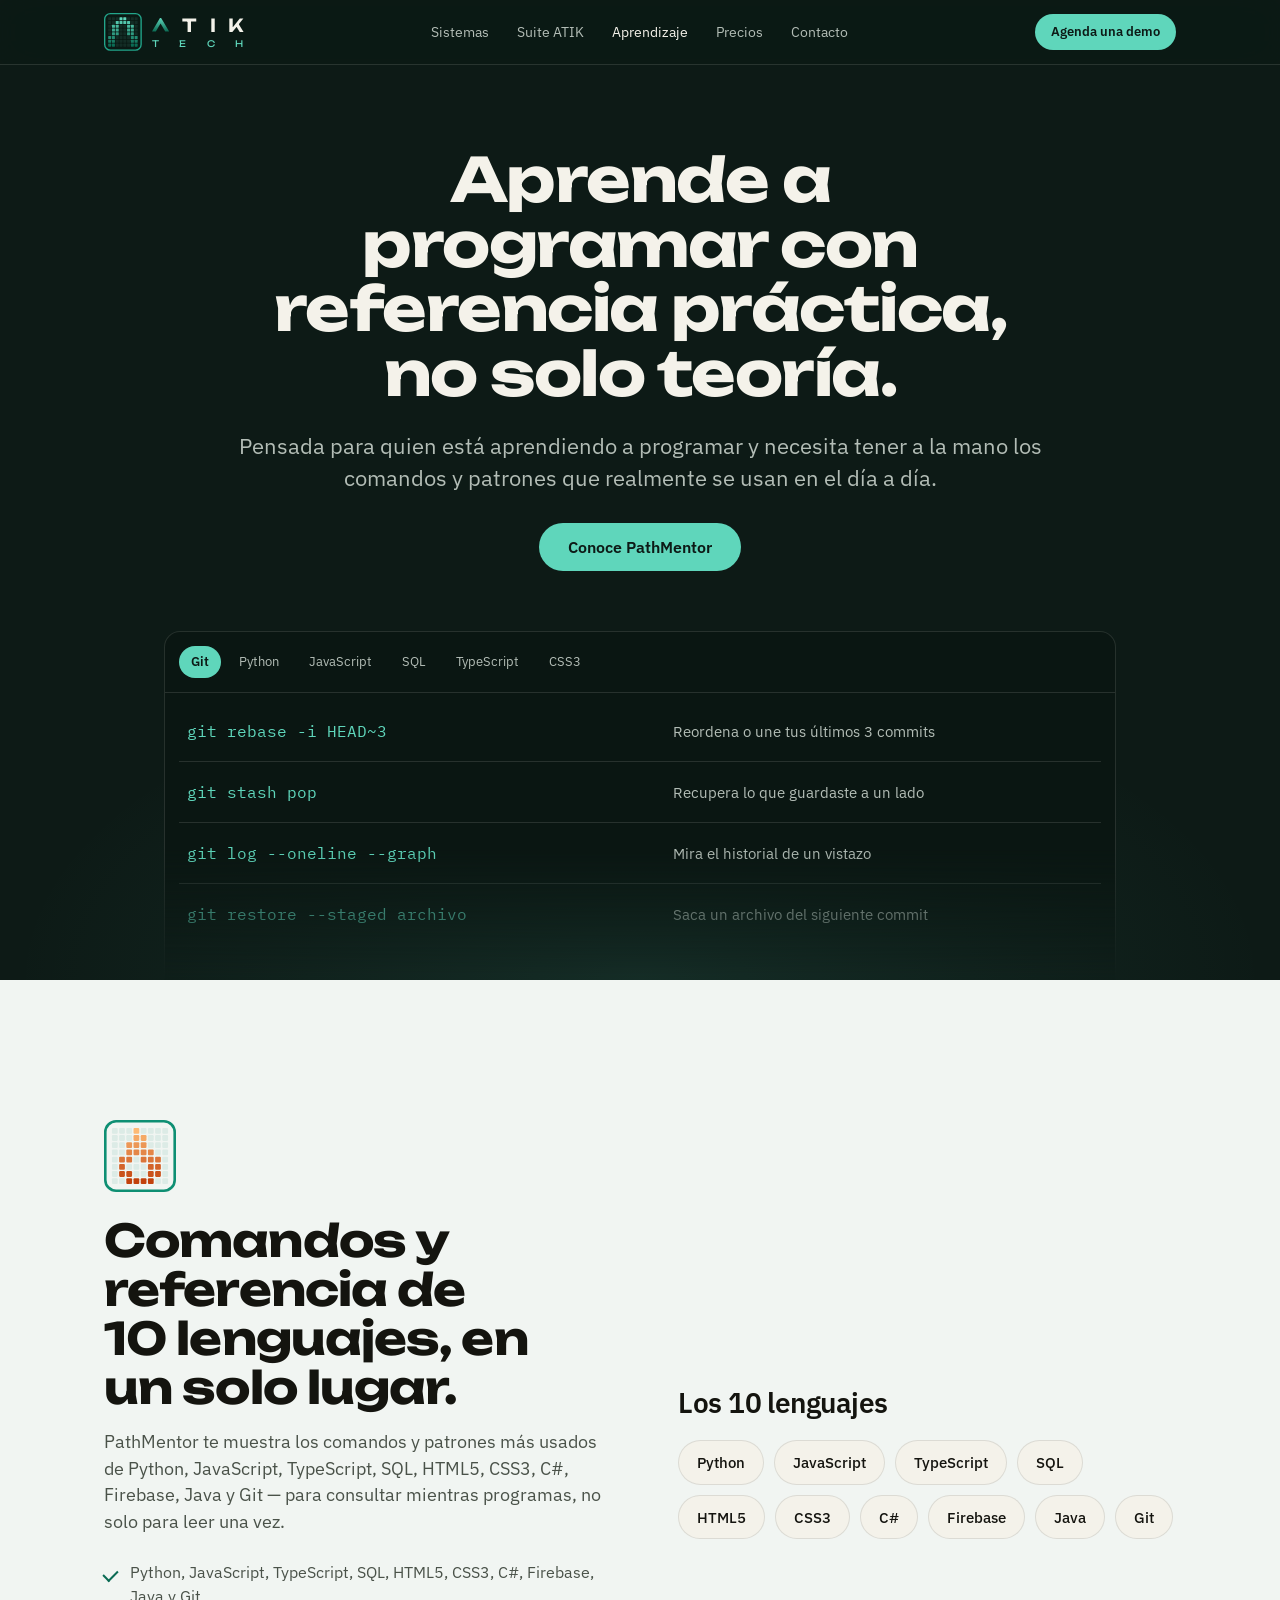
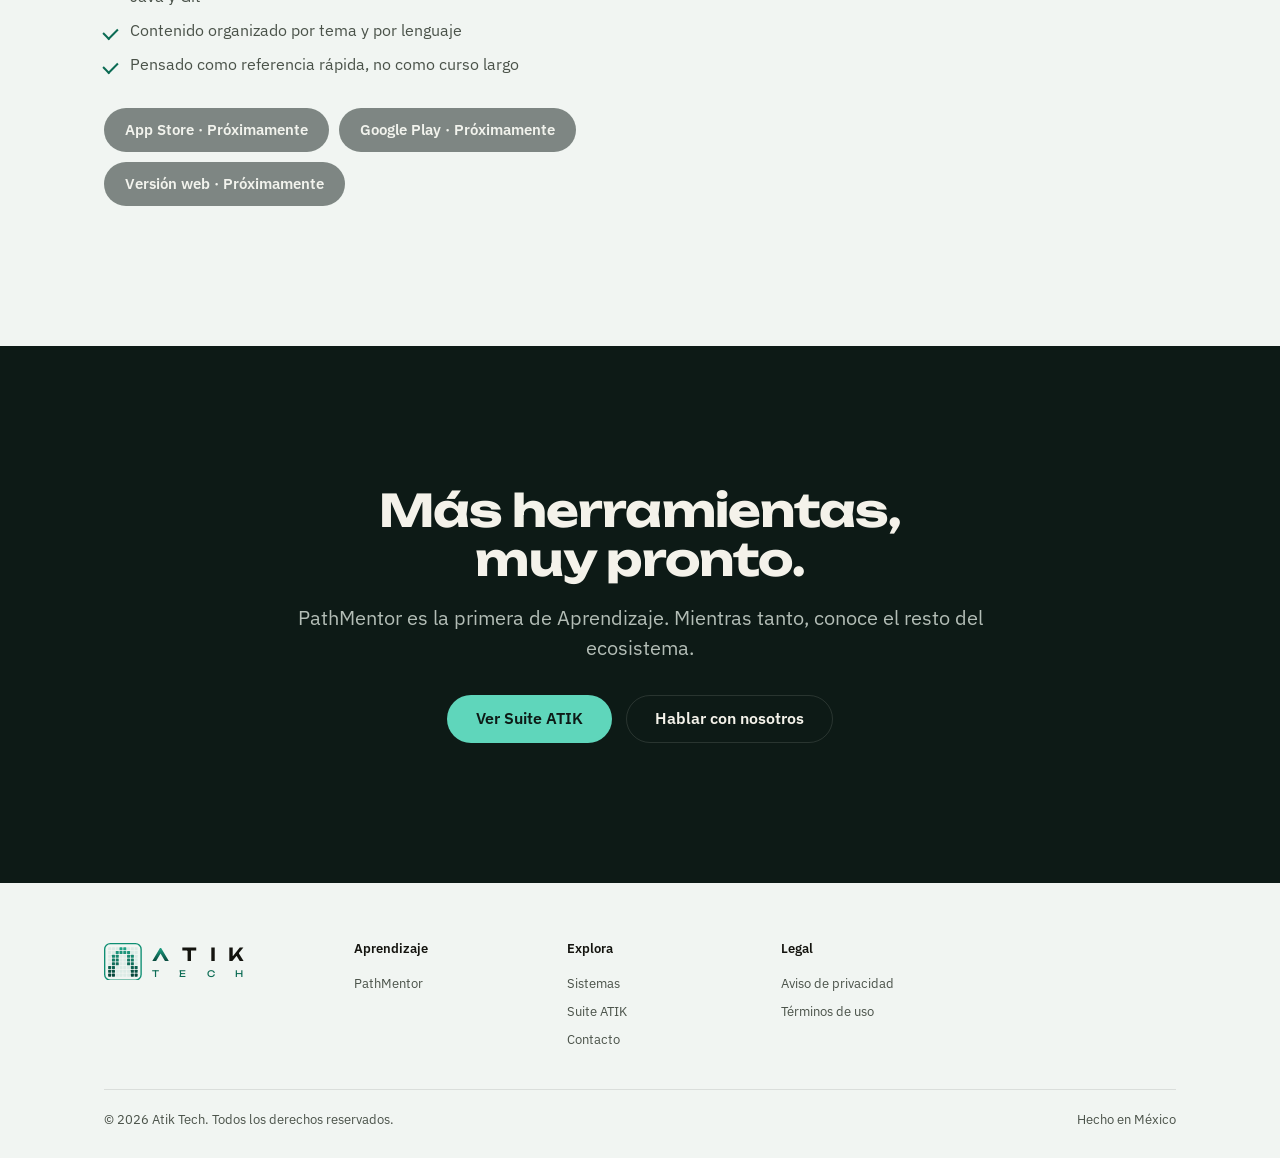
==== commit 0ea10d7d: "Identidad de marca Jade y caja de bits sobre el rediseño - atik.css: paleta Jade con variables neutr" ====
--- a/aprendizaje.html
+++ b/aprendizaje.html
@@ -3,13 +3,17 @@
 <head>
 <meta charset="UTF-8">
 <meta name="viewport" content="width=device-width, initial-scale=1.0">
-<meta name="theme-color" content="#0A192F">
-<title>Aprendizaje — ATIK TECH</title>
-<meta name="description" content="PathMentor: aprende a programar con referencia práctica de Python, JavaScript, SQL, Git y más — de ATIK TECH.">
-<meta property="og:title" content="Aprendizaje — ATIK TECH">
+<meta name="theme-color" content="#0D1A16">
+<title>Aprendizaje — Atik Tech</title>
+<meta name="description" content="PathMentor: aprende a programar con referencia práctica de Python, JavaScript, SQL, Git y más — de Atik Tech.">
+<meta property="og:title" content="Aprendizaje — Atik Tech">
 <meta property="og:description" content="PathMentor: aprende a programar con referencia práctica de varios lenguajes.">
 <meta property="og:type" content="website">
+<link rel="preconnect" href="https://fonts.googleapis.com">
+<link rel="preconnect" href="https://fonts.gstatic.com" crossorigin>
+<link href="https://fonts.googleapis.com/css2?family=Unbounded:wght@400;600;700&family=IBM+Plex+Sans:wght@400;500;600&family=IBM+Plex+Mono:wght@500&display=swap" rel="stylesheet">
 <link rel="stylesheet" href="assets/atik.css">
+<link rel="icon" href="assets/favicon.svg" type="image/svg+xml">
 <script>document.documentElement.classList.add('js')</script>
 </head>
 <body>
@@ -17,7 +21,7 @@
 
 <header>
   <div class="nav wrap">
-    <a href="index.html" class="logo" aria-label="ATIK TECH, inicio">AT<b>IK</b> TECH</a>
+    <a href="index.html" class="logo" aria-label="Atik Tech, inicio"><svg class="logo-box" data-bitbox="a04" aria-hidden="true"></svg><span class="logo-word" aria-hidden="true"><span class="logo-atik"><svg viewBox="0 0 95 75"><linearGradient id="lam-h" x1="0" y1="0" x2="0" y2="1"><stop offset="0" style="stop-color:var(--bb-hi)"/><stop offset="1" style="stop-color:var(--bb-lo)"/></linearGradient><path fill="url(#lam-h)" d="M0 75L44.28 0H50.72L95 75H73.63L47.5 30.74L21.37 75Z"/></svg><span>T</span><span>I</span><span>K</span></span><span class="logo-tech"><span>T</span><span>E</span><span>C</span><span>H</span></span></span></a>
     <nav class="nav-links" id="navLinks" aria-label="Principal">
       <a href="sistemas.html">Sistemas</a>
       <a href="suite.html">Suite ATIK</a>
@@ -61,7 +65,7 @@
   <div class="wrap">
     <div class="app-split">
       <div class="reveal">
-        <div class="app-mark" aria-hidden="true">PM</div>
+        <svg class="app-mark" data-bitbox="app:pathmentor" aria-hidden="true"></svg>
         <h2>Comandos y referencia de 10 lenguajes, en un solo lugar.</h2>
         <p>PathMentor te muestra los comandos y patrones más usados de Python, JavaScript, TypeScript, SQL, HTML5, CSS3, C#, Firebase, Java y Git — para consultar mientras programas, no solo para leer una vez.</p>
         <ul class="facts">
@@ -106,7 +110,7 @@
 <footer>
   <div class="wrap">
     <div class="foot-top">
-      <div><a href="index.html" class="logo" aria-label="ATIK TECH, inicio">AT<b>IK</b> TECH</a></div>
+      <div><a href="index.html" class="logo" aria-label="Atik Tech, inicio"><svg class="logo-box" data-bitbox="a04" aria-hidden="true"></svg><span class="logo-word" aria-hidden="true"><span class="logo-atik"><svg viewBox="0 0 95 75"><linearGradient id="lam-f" x1="0" y1="0" x2="0" y2="1"><stop offset="0" style="stop-color:var(--bb-hi)"/><stop offset="1" style="stop-color:var(--bb-lo)"/></linearGradient><path fill="url(#lam-f)" d="M0 75L44.28 0H50.72L95 75H73.63L47.5 30.74L21.37 75Z"/></svg><span>T</span><span>I</span><span>K</span></span><span class="logo-tech"><span>T</span><span>E</span><span>C</span><span>H</span></span></span></a></div>
       <div>
         <h4>Aprendizaje</h4>
         <a href="#pathmentor">PathMentor</a>
@@ -124,12 +128,13 @@
       </div>
     </div>
     <div class="foot-bottom">
-      <span>© 2026 ATIK TECH. Todos los derechos reservados.</span>
+      <span>© 2026 Atik Tech. Todos los derechos reservados.</span>
       <span>Hecho en México</span>
     </div>
   </div>
 </footer>
 
+<script src="assets/bitbox.js"></script>
 <script src="assets/site.js"></script>
 </body>
 </html>
--- a/assets/atik.css
+++ b/assets/atik.css
@@ -1,25 +1,30 @@
-/* ATIK TECH — sistema de diseño compartido (home y landings).
-   Base navy + cian, tipografía del sistema, secciones que alternan oscuro/claro. */
+/* Atik Tech — sistema de diseño compartido (home y landings).
+   Paleta Jade, Unbounded + IBM Plex, secciones que alternan oscuro/claro. */
 :root {
-  --navy: #0a192f;
-  --navy-2: #0f2440;
-  --navy-3: #16305a;
-  --cyan: #00d9ff;
-  --cyan-ink: #067a99; /* cian legible sobre fondos claros (AA) */
-  --violet: #7c3aed;
-  --paper: #f5f7fa;
-  --white: #fff;
-  --ink: #0a192f;
-  --ink-2: #44546a;
-  --mute: #a9b6c9;
-  --line-dark: rgba(255, 255, 255, 0.12);
-  --line-light: rgba(10, 25, 47, 0.1);
-  --font:
-    -apple-system, BlinkMacSystemFont, 'SF Pro Display', 'SF Pro Text',
-    'Segoe UI Variable Display', 'Segoe UI', Roboto, system-ui, sans-serif;
-  --mono: ui-monospace, 'SF Mono', 'Cascadia Code', Menlo, Consolas, monospace;
+  /* Marca Atik Tech · paleta Jade (ver kit de marca) */
+  --bg: #0d1a16; /* negro + 9 % jade */
+  --bg-2: #13241e;
+  --bg-3: #1a2e27;
+  --accent-bright: #5fd6bb; /* jade brillante: acentos sobre oscuro */
+  --accent-ink: #0b6b54; /* jade profundo: legible sobre claro (AA) */
+  --accent-deep: #0e8f73; /* jade */
+  --paper: #f1f5f2;
+  --text: #f4f2ea; /* hueso */
+  --ink: #14140f;
+  --ink-2: #4a5249;
+  --mute: #b3bdb6;
+  --line-dark: rgba(244, 242, 234, 0.12);
+  --line-light: rgba(13, 26, 22, 0.1);
+  --font: 'IBM Plex Sans', system-ui, -apple-system, 'Segoe UI', Roboto, sans-serif;
+  --display: 'Unbounded', 'IBM Plex Sans', system-ui, sans-serif;
+  --mono: 'IBM Plex Mono', ui-monospace, Consolas, monospace;
   --max: 1120px;
-  --nav-h: 56px;
+  --nav-h: 64px;
+  /* Caja de bits (oscuro por defecto; las zonas claras la redefinen) */
+  --bb-frame: #22a58a;
+  --bb-hi: #5fd6bb;
+  --bb-lo: #0b6b54;
+  --bb-off: rgba(95, 214, 187, 0.1);
 }
 * {
   box-sizing: border-box;
@@ -32,7 +37,7 @@
   -webkit-text-size-adjust: 100%;
 }
 body {
-  background: var(--navy);
+  background: var(--bg);
   color: var(--mute);
   font-family: var(--font);
   line-height: 1.5;
@@ -52,7 +57,7 @@
   font: inherit;
 }
 :focus-visible {
-  outline: 2px solid var(--cyan);
+  outline: 2px solid var(--accent-bright);
   outline-offset: 3px;
 }
 .wrap {
@@ -68,7 +73,7 @@
   left: 12px;
   top: 12px;
   z-index: 100;
-  background: var(--white);
+  background: var(--text);
   color: var(--ink);
   padding: 8px 14px;
   border-radius: 8px;
@@ -76,13 +81,18 @@
 
 /* ---------- tipografía ---------- */
 h1,
-h2,
+h2 {
+  font-family: var(--display);
+  font-weight: 700;
+  letter-spacing: -0.02em;
+  color: var(--text);
+}
 h3,
 h4 {
   font-family: var(--font);
-  font-weight: 700;
-  letter-spacing: -0.03em;
-  color: var(--white);
+  font-weight: 600;
+  letter-spacing: -0.01em;
+  color: var(--text);
 }
 h1,
 h2,
@@ -90,13 +100,13 @@
   text-wrap: balance;
 }
 h1 {
-  font-size: clamp(2.6rem, 6.6vw, 4.75rem);
-  line-height: 1.03;
-  letter-spacing: -0.04em;
+  font-size: clamp(2.2rem, 5.4vw, 3.8rem);
+  line-height: 1.06;
+  letter-spacing: -0.025em;
 }
 h2 {
-  font-size: clamp(2rem, 4.8vw, 3.5rem);
-  line-height: 1.07;
+  font-size: clamp(1.75rem, 4vw, 2.8rem);
+  line-height: 1.1;
 }
 h3 {
   font-size: clamp(1.35rem, 2.4vw, 1.75rem);
@@ -122,7 +132,7 @@
   padding: clamp(72px, 11vw, 140px) 0;
 }
 .s-dark {
-  background: var(--navy);
+  background: var(--bg);
   color: var(--mute);
 }
 .s-light {
@@ -154,7 +164,7 @@
   position: sticky;
   top: 0;
   z-index: 50;
-  background: rgba(10, 25, 47, 0.72);
+  background: rgba(13, 26, 22, 0.72);
   -webkit-backdrop-filter: saturate(180%) blur(20px);
   backdrop-filter: saturate(180%) blur(20px);
   border-bottom: 1px solid var(--line-dark);
@@ -166,17 +176,44 @@
   justify-content: space-between;
   gap: 24px;
 }
+/* Logotipo: caja de bits + ATIK / TECH, las dos palabras al mismo ancho (kit de marca §1) */
 .logo {
+  display: inline-flex;
+  align-items: center;
+  gap: 0.55em;
+  font-family: var(--display);
+  font-size: 18px;
+  line-height: 1;
+  color: var(--text);
+}
+.logo-box {
+  width: 2.1em;
+  height: 2.1em;
+  flex: none;
+}
+.logo-word {
+  display: grid;
+  gap: 0.32em;
+  width: 5.1em;
+}
+.logo-word > span {
+  display: flex;
+  justify-content: space-between;
+  align-items: baseline;
+}
+.logo-atik {
+  font-weight: 600;
+}
+.logo-atik svg {
+  width: 0.95em;
+  height: 0.75em;
   display: inline-block;
-  padding: 10px 0;
-  font-weight: 700;
-  font-size: 1.05rem;
-  letter-spacing: 0.06em;
-  color: var(--white);
-}
-.logo b {
-  color: var(--cyan);
-  font-weight: 700;
+  max-width: none;
+}
+.logo-tech {
+  font-weight: 400;
+  font-size: 0.5em;
+  color: var(--accent-bright);
 }
 .nav-links {
   display: flex;
@@ -189,11 +226,11 @@
 }
 .nav-links a:hover,
 .nav-links a[aria-current] {
-  color: var(--white);
+  color: var(--text);
 }
 .nav-cta {
-  background: var(--cyan);
-  color: var(--navy);
+  background: var(--accent-bright);
+  color: var(--bg);
   font-size: 0.82rem;
   font-weight: 600;
   padding: 8px 16px;
@@ -204,7 +241,7 @@
   display: none;
   background: none;
   border: 0;
-  color: var(--white);
+  color: var(--text);
   font-size: 1.5rem;
   line-height: 1;
   padding: 10px;
@@ -234,25 +271,32 @@
   transform: translateY(-1px);
 }
 .btn-primary {
-  background: var(--cyan);
-  color: var(--navy);
+  background: var(--accent-bright);
+  color: var(--bg);
 }
 .btn-primary:hover {
-  background: #4de6ff;
+  background: #86e3ce;
 }
 .btn-dark {
-  background: var(--navy);
-  color: var(--white);
+  background: var(--bg);
+  color: var(--text);
 }
 .btn-dark:hover {
-  background: var(--navy-3);
+  background: var(--bg-3);
 }
 .btn-outline {
   border-color: var(--line-dark);
-  color: var(--white);
+  color: var(--text);
 }
 .btn-outline:hover {
   background: rgba(255, 255, 255, 0.06);
+}
+.btn-outline-light {
+  border-color: var(--line-light);
+  color: var(--ink);
+}
+.btn-outline-light:hover {
+  background: rgba(13, 26, 22, 0.05);
 }
 .btn[aria-disabled='true'] {
   opacity: 0.5;
@@ -262,13 +306,13 @@
   display: inline-block;
   padding: 10px 0;
   font-weight: 600;
-  color: var(--cyan);
+  color: var(--accent-bright);
 }
 .link-more::after {
   content: ' ›';
 }
 .s-light .link-more {
-  color: var(--cyan-ink);
+  color: var(--accent-ink);
 }
 .link-more:hover {
   text-decoration: underline;
@@ -281,6 +325,25 @@
 }
 
 /* ---------- hero ---------- */
+.hero-box {
+  display: grid;
+  justify-items: center;
+  gap: 10px;
+  margin: 0 auto clamp(20px, 3vw, 32px);
+}
+.hero-box svg {
+  width: clamp(96px, 12vw, 132px);
+  height: auto;
+}
+.hero-box figcaption {
+  font-family: var(--mono);
+  font-size: 0.72rem;
+  letter-spacing: 0.14em;
+  text-transform: uppercase;
+  color: var(--accent-bright);
+  min-height: 1em;
+}
+
 .hero {
   padding-top: clamp(48px, 6.5vw, 88px);
   text-align: center;
@@ -289,10 +352,10 @@
   background:
     radial-gradient(
       ellipse 70% 50% at 50% 100%,
-      rgba(0, 217, 255, 0.1),
+      rgba(95, 214, 187, 0.1),
       transparent 70%
     ),
-    var(--navy);
+    var(--bg);
 }
 .hero h1 {
   max-width: 14em;
@@ -319,7 +382,7 @@
 }
 .frame {
   border-radius: 14px 14px 0 0;
-  background: #0b1424;
+  background: #0a1612;
   border: 1px solid var(--line-dark);
   border-bottom: 0;
   overflow: hidden;
@@ -334,7 +397,7 @@
   width: 11px;
   height: 11px;
   border-radius: 50%;
-  background: #2b3a55;
+  background: #2a3d35;
 }
 .frame img {
   width: calc(100% + 15px); /* recorta la barra de scroll de la captura */
@@ -348,7 +411,7 @@
   width: 24%;
   min-width: 120px;
   border-radius: 28px;
-  border: 5px solid #1b2a45;
+  border: 5px solid #1b2e27;
   background: #000;
   overflow: hidden;
   box-shadow:
@@ -367,7 +430,7 @@
   gap: 20px;
 }
 .card {
-  background: var(--white);
+  background: var(--text);
   border: 1px solid var(--line-light);
   border-radius: 28px;
   padding: clamp(28px, 3.4vw, 44px);
@@ -381,7 +444,7 @@
 }
 .card:hover {
   transform: translateY(-4px);
-  box-shadow: 0 24px 48px rgba(10, 25, 47, 0.1);
+  box-shadow: 0 24px 48px rgba(13, 26, 22, 0.1);
 }
 .card p {
   color: var(--ink-2);
@@ -390,17 +453,17 @@
   margin-top: auto;
 }
 .card.dark {
-  background: var(--navy);
-  border-color: var(--navy);
+  background: var(--bg);
+  border-color: var(--bg);
 }
 .card.dark h3 {
-  color: var(--white);
+  color: var(--text);
 }
 .card.dark p {
   color: var(--mute);
 }
 .card.dark .link-more {
-  color: var(--cyan);
+  color: var(--accent-bright);
 }
 .chips {
   display: flex;
@@ -411,7 +474,7 @@
   font-size: 0.8rem;
   padding: 6px 12px;
   border-radius: 999px;
-  background: rgba(10, 25, 47, 0.06);
+  background: rgba(13, 26, 22, 0.06);
   color: var(--ink-2);
 }
 .card.dark .chip,
@@ -431,7 +494,7 @@
   font-weight: 700;
   letter-spacing: -0.05em;
   line-height: 1;
-  color: var(--cyan);
+  color: var(--accent-bright);
   margin-bottom: 16px;
 }
 .step p {
@@ -472,7 +535,7 @@
   top: 0.45em;
   width: 7px;
   height: 12px;
-  border: solid var(--cyan);
+  border: solid var(--accent-bright);
   border-width: 0 2px 2px 0;
   transform: rotate(45deg);
 }
@@ -484,7 +547,7 @@
 }
 .tier {
   position: relative;
-  background: var(--navy-2);
+  background: var(--bg-2);
   border: 1px solid var(--line-dark);
   border-radius: 28px;
   padding: 36px 32px;
@@ -493,15 +556,15 @@
   gap: 14px;
 }
 .tier.featured {
-  border-color: var(--cyan);
-  background: linear-gradient(180deg, #11294a, var(--navy-2));
+  border-color: var(--accent-bright);
+  background: linear-gradient(180deg, #17352c, var(--bg-2));
 }
 .tier-badge {
   position: absolute;
   top: -13px;
   left: 32px;
-  background: var(--cyan);
-  color: var(--navy);
+  background: var(--accent-bright);
+  color: var(--bg);
   font-size: 0.75rem;
   font-weight: 700;
   padding: 5px 12px;
@@ -511,7 +574,7 @@
   font-size: 2.2rem;
   font-weight: 700;
   letter-spacing: -0.03em;
-  color: var(--white);
+  color: var(--text);
 }
 .price small {
   font-size: 0.9rem;
@@ -529,7 +592,7 @@
 }
 .tier li::before {
   content: '— ';
-  color: var(--cyan);
+  color: var(--accent-bright);
 }
 .service-cta {
   margin-top: 56px;
@@ -542,7 +605,7 @@
 .waitlist {
   max-width: 760px;
   margin: 0 auto;
-  background: var(--white);
+  background: var(--text);
   border: 1px solid var(--line-light);
   border-radius: 32px;
   padding: clamp(36px, 6vw, 72px);
@@ -588,7 +651,7 @@
   content: '+';
   font-size: 1.8rem;
   font-weight: 300;
-  color: var(--cyan-ink);
+  color: var(--accent-ink);
   transition: transform 0.25s;
 }
 .faq details[open] summary::after {
@@ -617,7 +680,7 @@
 .contact-row a {
   display: inline-block;
   padding: 10px 0;
-  color: var(--cyan);
+  color: var(--accent-bright);
 }
 form {
   display: grid;
@@ -634,8 +697,8 @@
   width: 100%;
   font: inherit;
   font-size: 1rem;
-  color: var(--white);
-  background: var(--navy-2);
+  color: var(--text);
+  background: var(--bg-2);
   border: 1px solid var(--line-dark);
   border-radius: 14px;
   padding: 14px 16px;
@@ -647,7 +710,7 @@
 }
 input:focus,
 textarea:focus {
-  outline: 2px solid var(--cyan);
+  outline: 2px solid var(--accent-bright);
   outline-offset: 0;
   border-color: transparent;
 }
@@ -658,7 +721,7 @@
 
 /* ---------- landing: referencia de comandos (Aprendizaje) ---------- */
 .ref {
-  background: #0b1424;
+  background: #0a1612;
   border: 1px solid var(--line-dark);
   border-radius: 16px 16px 0 0;
   border-bottom: 0;
@@ -680,8 +743,8 @@
   color: var(--mute);
 }
 .ref-tabs span.on {
-  background: var(--cyan);
-  color: var(--navy);
+  background: var(--accent-bright);
+  color: var(--bg);
   font-weight: 600;
 }
 .ref-body {
@@ -702,7 +765,7 @@
 .ref-row code {
   font-family: var(--mono);
   font-size: clamp(0.82rem, 1.6vw, 1rem);
-  color: var(--cyan);
+  color: var(--accent-bright);
   overflow-wrap: anywhere;
 }
 .ref-row span {
@@ -711,21 +774,13 @@
 }
 .app-split {
   display: grid;
-  grid-template-columns: 1fr 1fr;
+  grid-template-columns: minmax(0, 1fr) minmax(0, 1fr);
   gap: clamp(32px, 6vw, 88px);
   align-items: center;
 }
 .app-mark {
   width: 72px;
   height: 72px;
-  border-radius: 18px;
-  background: var(--navy);
-  color: var(--cyan);
-  display: grid;
-  place-items: center;
-  font-weight: 800;
-  font-size: 1.5rem;
-  letter-spacing: -0.02em;
   margin-bottom: 24px;
 }
 .app-split p {
@@ -749,7 +804,7 @@
   top: 0.4em;
   width: 7px;
   height: 12px;
-  border: solid var(--cyan-ink);
+  border: solid var(--accent-ink);
   border-width: 0 2px 2px 0;
   transform: rotate(45deg);
 }
@@ -761,7 +816,7 @@
 .lang-grid .chip {
   font-size: 0.95rem;
   padding: 10px 18px;
-  background: var(--white);
+  background: var(--text);
   border: 1px solid var(--line-light);
   color: var(--ink);
   font-weight: 500;
@@ -776,6 +831,152 @@
   min-height: 44px;
   padding: 0 20px;
   font-size: 0.92rem;
+}
+
+
+/* ---------- landings de Sistemas y Suite ---------- */
+.hero-compact {
+  padding-bottom: clamp(48px, 7vw, 88px);
+}
+.jump {
+  margin-top: 36px;
+  justify-content: center;
+}
+.jump .chip {
+  font-size: 0.9rem;
+  padding: 8px 16px;
+  background: rgba(255, 255, 255, 0.08);
+  color: var(--text);
+  transition: background 0.2s;
+}
+.jump .chip:hover {
+  background: rgba(255, 255, 255, 0.16);
+}
+.app-split h2 {
+  font-size: clamp(1.8rem, 3.6vw, 2.8rem);
+}
+.app-split.rev > :first-child {
+  order: 2;
+}
+.app-split .chips {
+  margin-top: 16px;
+}
+.s-dark .app-split p {
+  color: var(--mute);
+}
+.s-dark .facts li::before {
+  border-color: var(--accent-bright);
+}
+.s-dark .link-more {
+  color: var(--accent-bright);
+}
+.soon {
+  margin-top: 28px;
+  font-size: 0.92rem;
+}
+.tiles {
+  display: grid;
+  grid-template-columns: repeat(3, minmax(0, 1fr));
+  gap: 12px;
+}
+.tile {
+  aspect-ratio: 3 / 4;
+  border-radius: 22px;
+  border: 1px solid var(--line-dark);
+  background:
+    linear-gradient(160deg, rgba(95, 214, 187, 0.14), rgba(14, 143, 115, 0.18)),
+    var(--bg-2);
+  display: flex;
+  flex-direction: column;
+  justify-content: flex-end;
+  gap: 6px;
+  padding: 16px;
+  color: var(--text);
+  font-weight: 600;
+  font-size: 0.95rem;
+  line-height: 1.25;
+  min-width: 0;
+  overflow-wrap: anywhere;
+}
+.tile::before {
+  content: attr(data-n);
+  color: var(--accent-bright);
+  font-size: 0.8rem;
+  font-weight: 700;
+  letter-spacing: 0.08em;
+}
+.shots {
+  position: relative;
+  padding-bottom: 14%;
+}
+.shots .frame {
+  border-radius: 14px;
+  border-bottom: 1px solid var(--line-dark);
+}
+.shots .phone {
+  bottom: 0;
+  right: 4%;
+  width: 26%;
+}
+.carousel {
+  position: relative;
+}
+.carousel-track {
+  display: flex;
+  gap: 16px;
+  overflow-x: auto;
+  scroll-snap-type: x mandatory;
+  scrollbar-width: none;
+  -webkit-overflow-scrolling: touch;
+}
+.carousel-track::-webkit-scrollbar {
+  display: none;
+}
+.carousel-slide {
+  flex: 0 0 88%;
+  scroll-snap-align: start;
+  margin: 0;
+}
+.carousel-slide img {
+  width: 100%;
+  height: auto;
+  border-radius: 18px;
+  border: 1px solid var(--line-light);
+  background: var(--text);
+}
+.carousel-slide figcaption {
+  margin-top: 12px;
+  font-size: 0.9rem;
+  color: var(--ink-2);
+}
+.s-dark .carousel-slide img {
+  border-color: var(--line-dark);
+}
+.s-dark .carousel-slide figcaption {
+  color: var(--mute);
+}
+.carousel-arrows {
+  display: flex;
+  gap: 10px;
+  margin-top: 14px;
+}
+.carousel-arrows button {
+  width: 44px;
+  height: 44px;
+  border-radius: 50%;
+  border: 1px solid var(--line-light);
+  background: var(--text);
+  color: var(--ink);
+  font-size: 1.1rem;
+  cursor: pointer;
+}
+.s-dark .carousel-arrows button {
+  background: var(--bg-2);
+  border-color: var(--line-dark);
+  color: var(--text);
+}
+.band .actions {
+  margin-top: 32px;
 }
 
 /* ---------- pie ---------- */
@@ -795,8 +996,16 @@
 footer .logo {
   color: var(--ink);
 }
-footer .logo b {
-  color: var(--cyan-ink);
+footer .logo-tech {
+  color: var(--accent-ink);
+}
+/* Caja de bits sobre fondo claro */
+footer,
+.s-light {
+  --bb-frame: #0e8f73;
+  --bb-hi: #1fa184;
+  --bb-lo: #06463a;
+  --bb-off: rgba(14, 143, 115, 0.09);
 }
 footer h4 {
   font-size: 0.82rem;
@@ -854,7 +1063,7 @@
   .tiers,
   .contact,
   .app-split {
-    grid-template-columns: 1fr;
+    grid-template-columns: minmax(0, 1fr);
   }
   .card {
     min-height: 0;
@@ -872,7 +1081,7 @@
     right: 0;
     flex-direction: column;
     gap: 0;
-    background: rgba(10, 25, 47, 0.97);
+    background: rgba(13, 26, 22, 0.97);
     border-bottom: 1px solid var(--line-dark);
     padding: 8px 24px 16px;
     display: none;
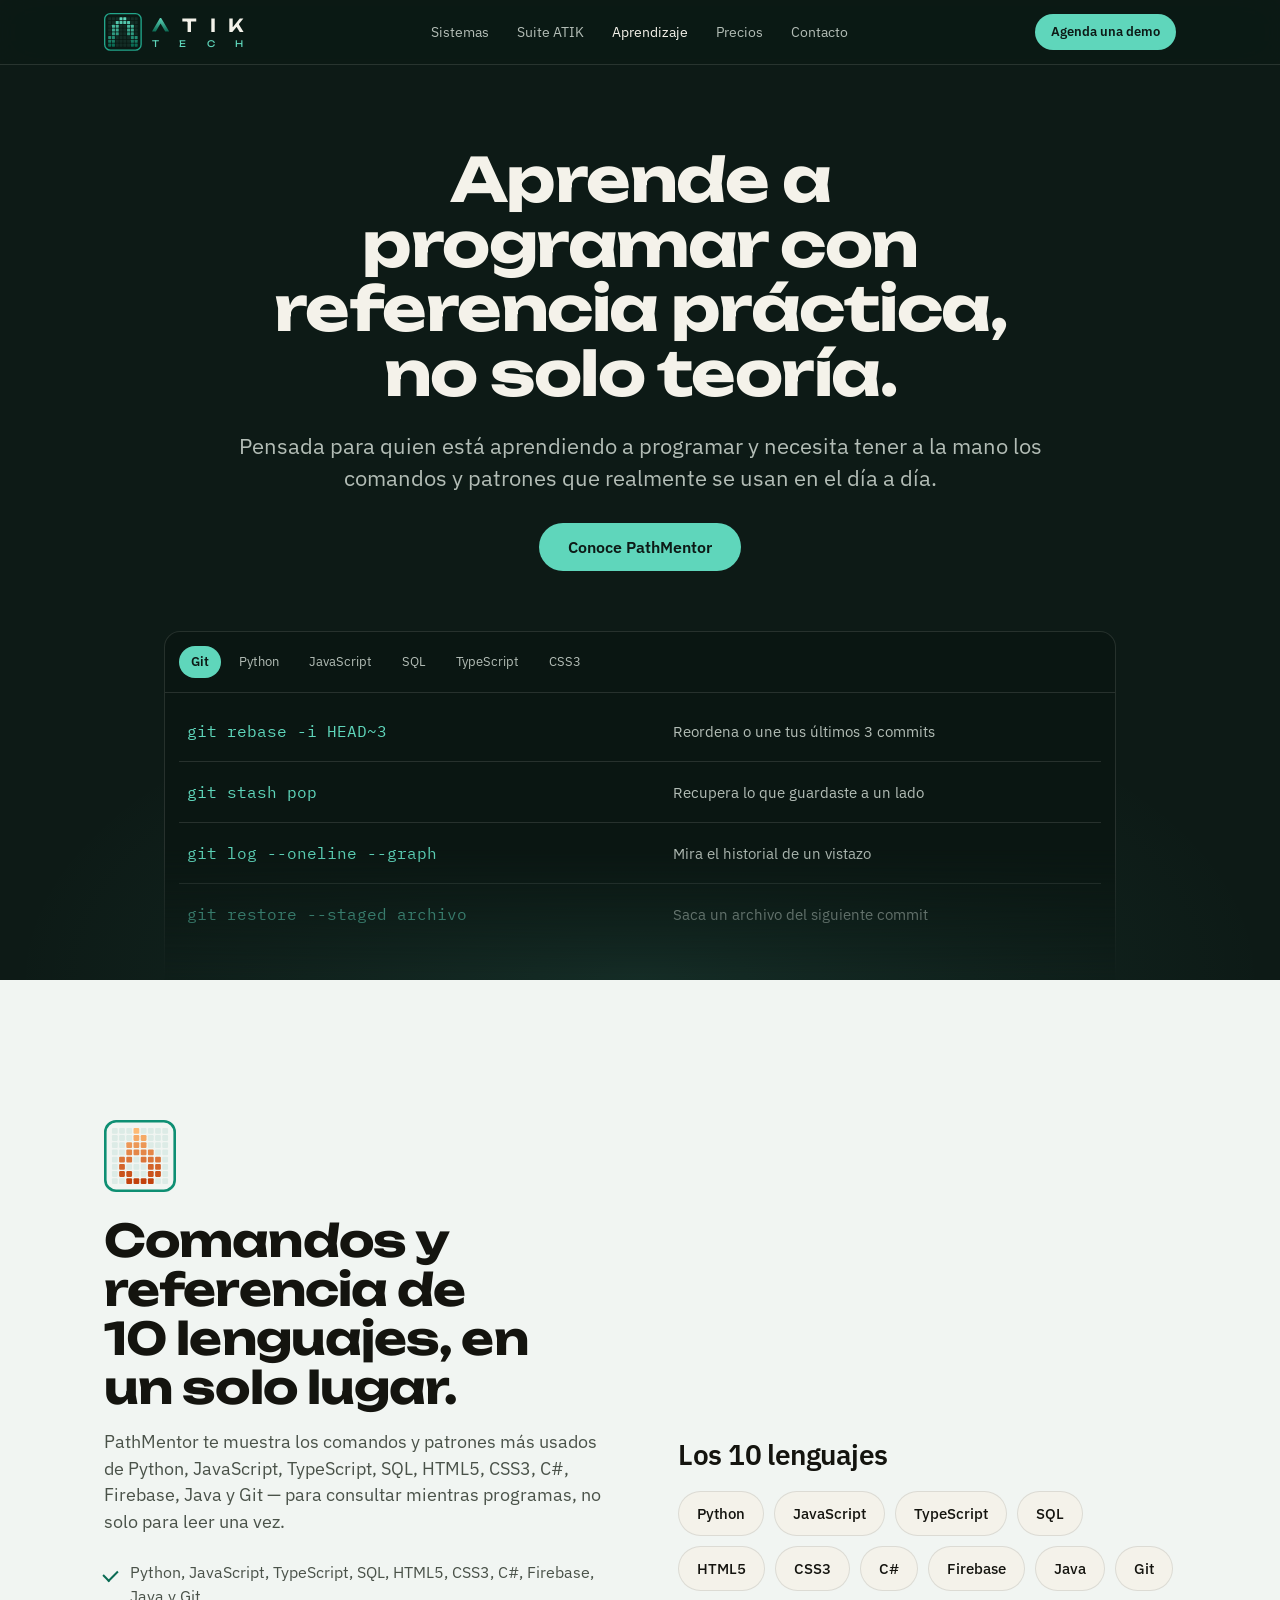
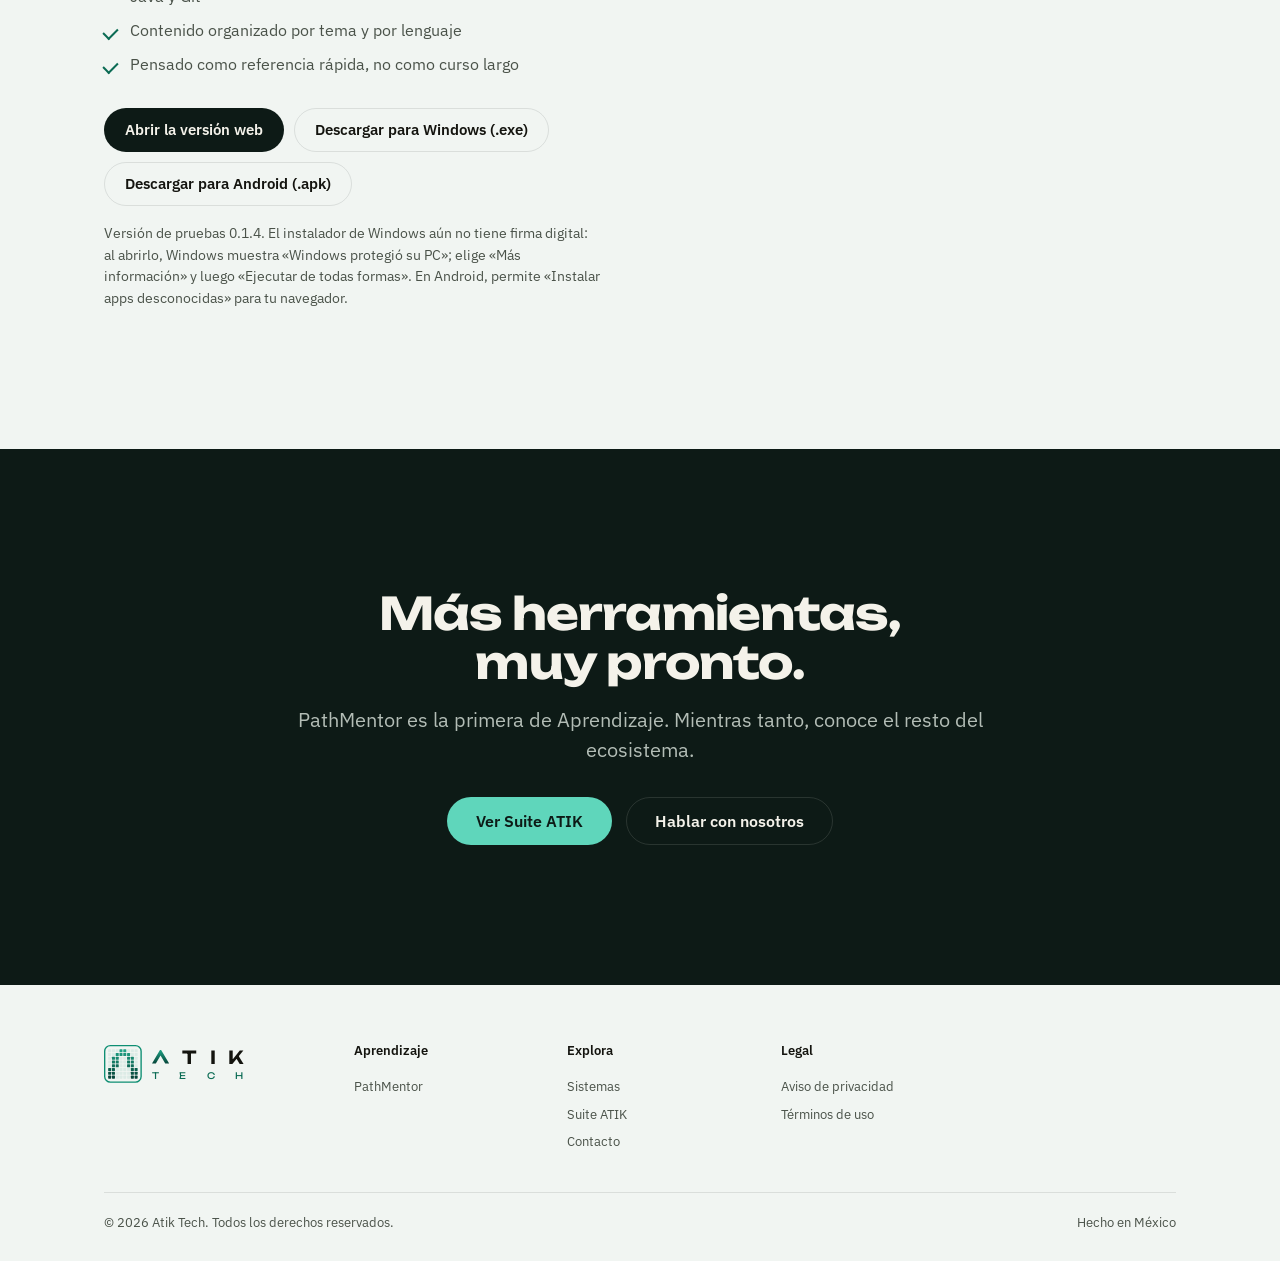
==== commit a20ce624: "Aprendizaje: descargas de PathMentor (web, Windows .exe y Android .apk) Co-Authored-By: Claude Sonne" ====
--- a/aprendizaje.html
+++ b/aprendizaje.html
@@ -73,12 +73,13 @@
           <li>Contenido organizado por tema y por lenguaje</li>
           <li>Pensado como referencia rápida, no como curso largo</li>
         </ul>
-        <!-- Enlaces de descarga: aún no hay URLs publicadas. Quitar aria-disabled y poner href al publicarlas. -->
+        <!-- Descargas de PathMentor. El .exe apunta a la versión 0.1.4 (Netlify): actualizar la URL en cada release de Windows (scripts/release_windows.sh). El APK usa /releases/latest, no requiere cambios. -->
         <div class="stores">
-          <a class="btn btn-dark" aria-disabled="true">App Store · Próximamente</a>
-          <a class="btn btn-dark" aria-disabled="true">Google Play · Próximamente</a>
-          <a class="btn btn-dark" aria-disabled="true">Versión web · Próximamente</a>
+          <a class="btn btn-dark" href="https://pathmentor-app.web.app" target="_blank" rel="noopener">Abrir la versión web</a>
+          <a class="btn btn-outline-light" href="https://fancy-otter-b1d8be.netlify.app/downloads/PathMentor_Setup_0.1.4.exe">Descargar para Windows (.exe)</a>
+          <a class="btn btn-outline-light" href="https://github.com/AinurTulkas/pathmentor-releases/releases/latest/download/PathMentor.apk">Descargar para Android (.apk)</a>
         </div>
+        <p class="soon" style="font-size:0.9rem">Versión de pruebas 0.1.4. El instalador de Windows aún no tiene firma digital: al abrirlo, Windows muestra «Windows protegió su PC»; elige «Más información» y luego «Ejecutar de todas formas». En Android, permite «Instalar apps desconocidas» para tu navegador.</p>
       </div>
       <div class="reveal">
         <h3 style="margin-bottom:20px">Los 10 lenguajes</h3>
